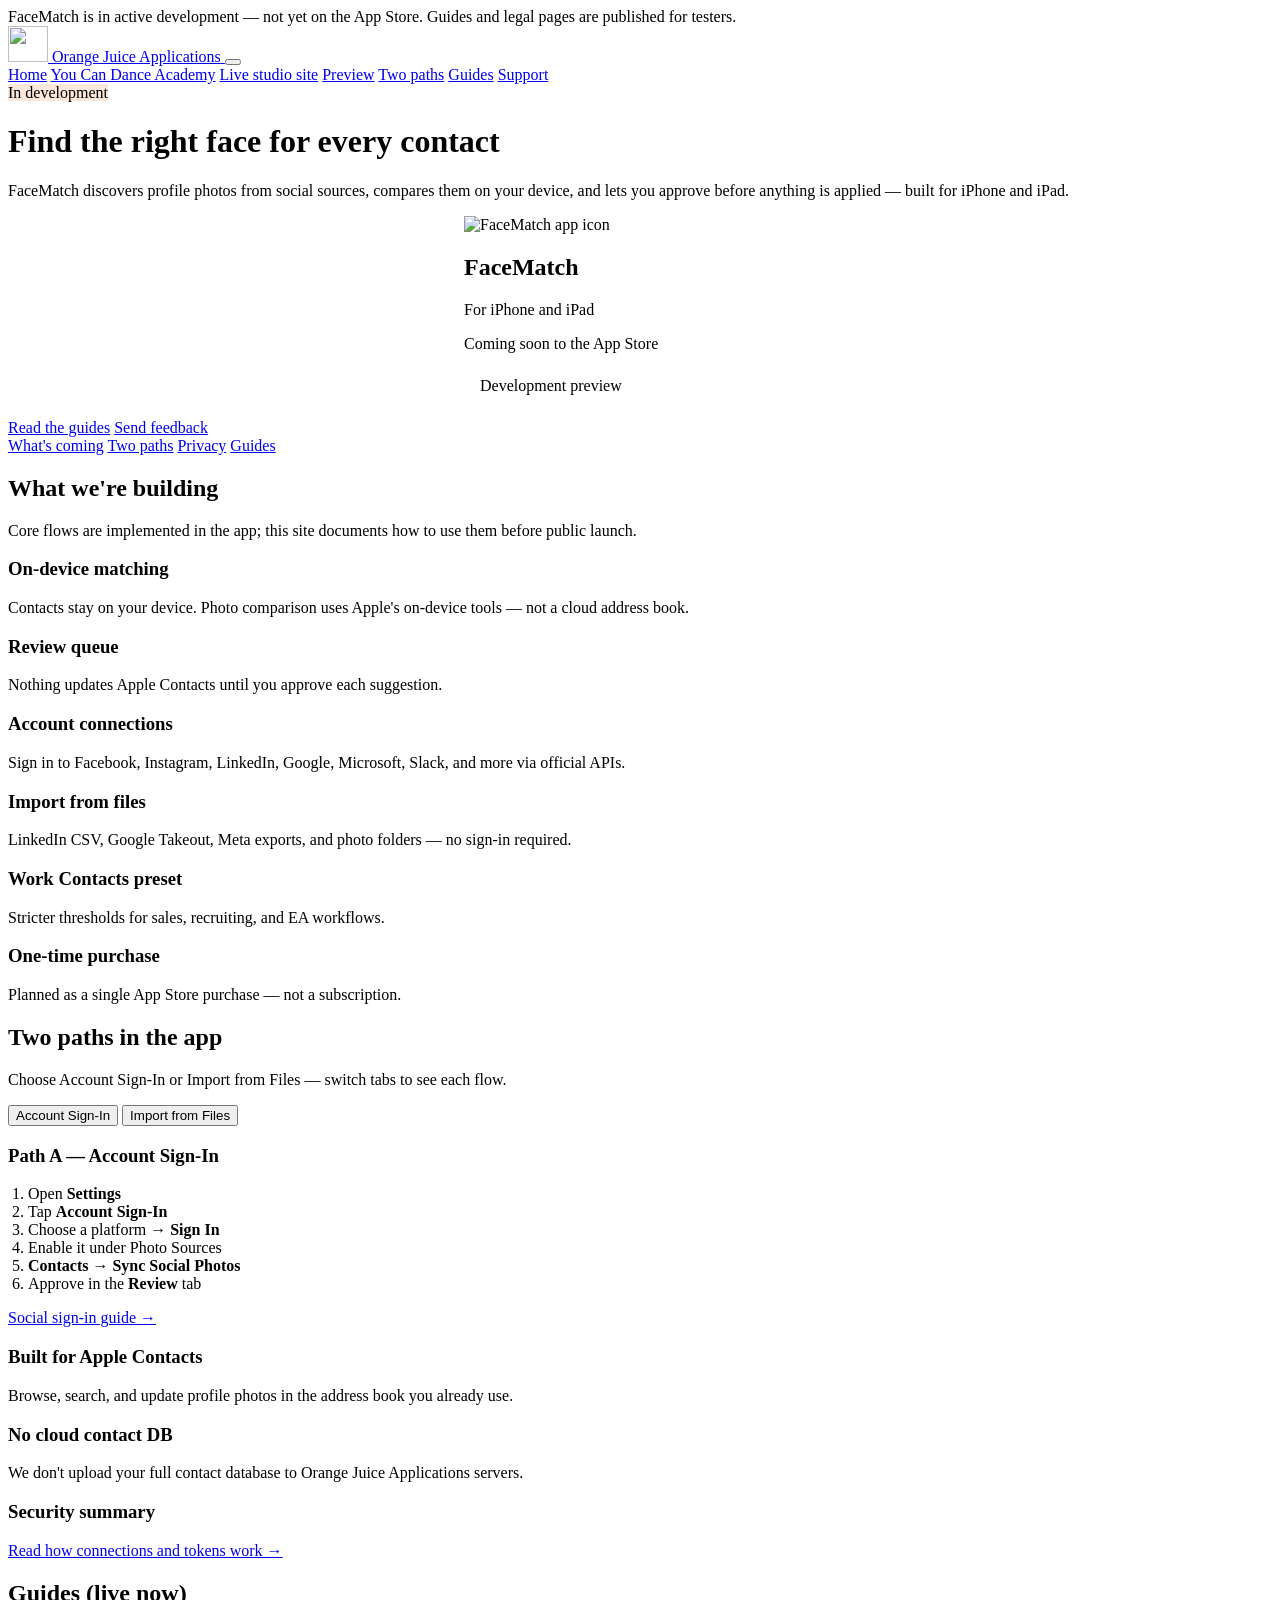
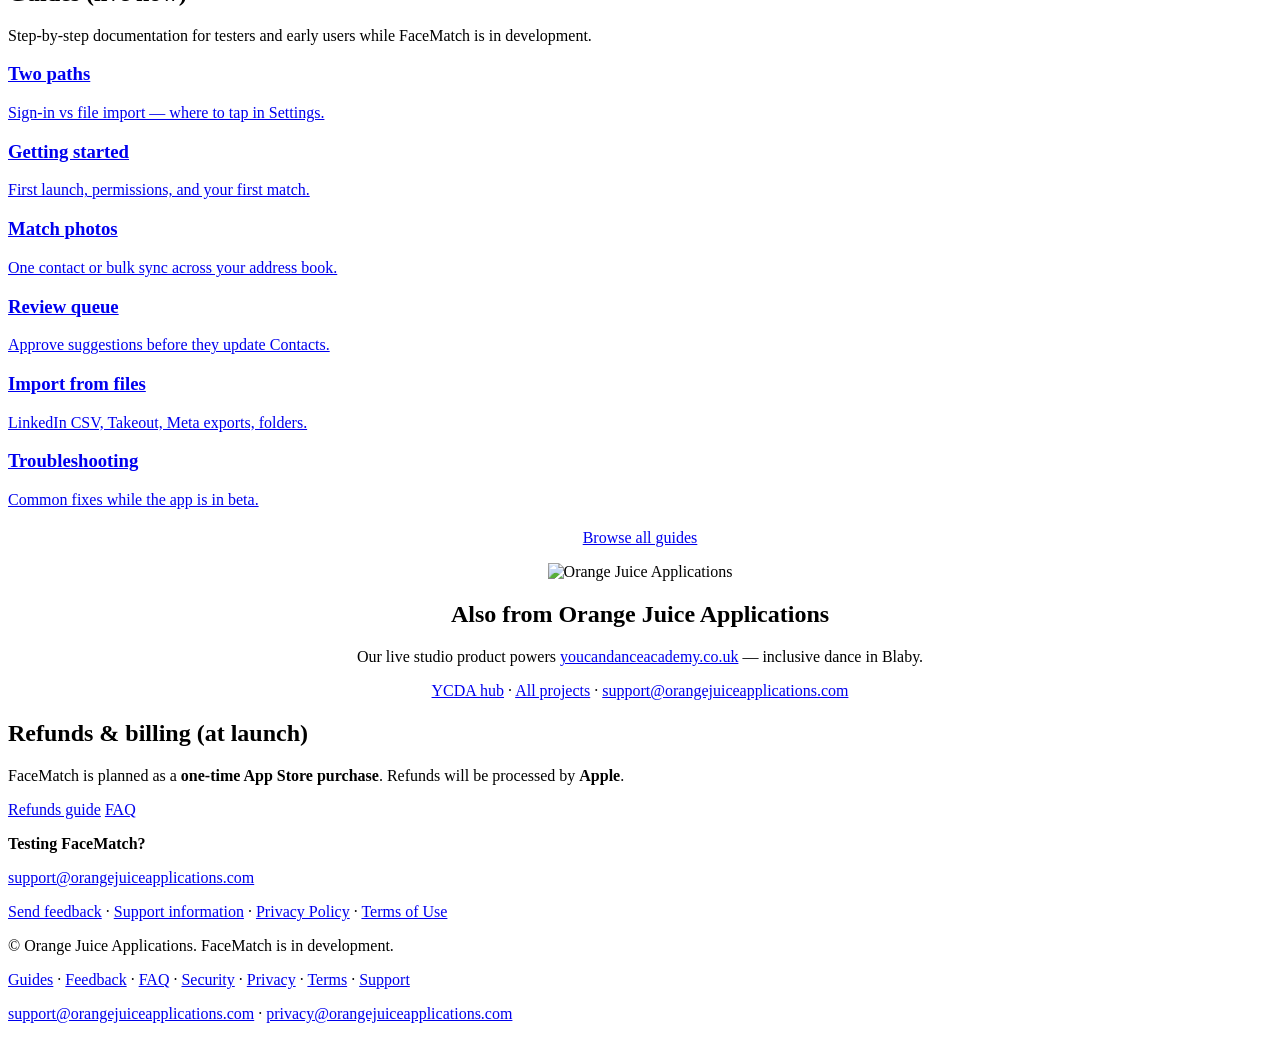
==== src/facematch/index.html @ 1310a392 "Initial import: Orange Juice Applications static website. Split from FaceMatch repo with src/, build" ====
<!DOCTYPE html>
<html lang="en">
<head>
  <meta charset="utf-8">
  <meta name="viewport" content="width=device-width, initial-scale=1">
  <title>FaceMatch — In development · Orange Juice Applications</title>
  <meta name="description" content="FaceMatch is in active development — privacy-first contact photo matching for iPhone and iPad. Preview features and read guides before the App Store launch.">
  <link rel="canonical" href="https://www.orangejuiceapplications.com/facematch/">
  <link rel="icon" href="/assets/favicon.svg" type="image/svg+xml">
  <link rel="icon" href="/assets/favicon.png" type="image/png" sizes="32x32">
  <link rel="apple-touch-icon" href="/assets/apple-touch-icon.png">
  <meta property="og:type" content="website">
  <meta property="og:site_name" content="Orange Juice Applications">
  <meta property="og:title" content="FaceMatch — In development">
  <meta property="og:description" content="Discover profile photos from social sources, compare on-device, and approve before you apply. Coming soon to the App Store.">
  <meta property="og:url" content="https://www.orangejuiceapplications.com/facematch/">
  <meta property="og:image" content="https://www.orangejuiceapplications.com/assets/og-image.png">
  <meta name="twitter:card" content="summary">
  <meta name="twitter:title" content="FaceMatch — In development">
  <meta name="twitter:description" content="Privacy-first contact photos for iPhone and iPad. Guides are live; App Store listing coming soon.">
  <meta name="twitter:image" content="https://www.orangejuiceapplications.com/assets/og-image.png">
  <link rel="stylesheet" href="/assets/style.css">
  <script src="/assets/site.js" defer></script>
  <script src="/assets/oja-interactive.js" defer></script>
</head>
<body>
  <div class="scroll-progress" data-scroll-progress aria-hidden="true"></div>

  <div class="site-banner site-banner-warning" role="status">
    FaceMatch is in active development — not yet on the App Store. Guides and legal pages are published for testers.
  </div>

  <nav class="site-nav is-enhanced">
    <a class="brand" href="/">
      <img class="brand-logo" src="/assets/company-logo-header.svg" width="40" height="36" alt="">
      <span class="brand-name">Orange Juice Applications</span>
    </a>
    <button type="button" class="nav-toggle" data-nav-toggle aria-expanded="false" aria-controls="fm-nav">
      <span class="nav-toggle-bar"></span>
      <span class="nav-toggle-bar"></span>
      <span class="nav-toggle-bar"></span>
      <span class="visually-hidden">Menu</span>
    </button>
    <div class="nav-links" id="fm-nav" data-nav-panel>
      <a href="/">Home</a>
      <a href="/ycda/">You Can Dance Academy</a>
      <a href="https://youcandanceacademy.co.uk" rel="noopener">Live studio site</a>
      <a href="#preview">Preview</a>
      <a href="#paths">Two paths</a>
      <a href="/contact-profile-picture-sync/guides/">Guides</a>
      <a href="/contact-profile-picture-sync/support/">Support</a>
    </div>
  </nav>

  <header class="page-hero" data-hero-glow>
    <div class="hero-orbs" aria-hidden="true">
      <span class="hero-orb hero-orb-1"></span>
      <span class="hero-orb hero-orb-2"></span>
    </div>
    <div class="hero-inner">
      <span class="hero-badge badge-pulse tag-dev" style="background: rgba(232, 93, 4, 0.14); color: var(--orange-dark);">In development</span>
      <h1>Find the right face for every contact</h1>
      <p class="tagline">
        FaceMatch discovers profile photos from social sources, compares them on your device,
        and lets you approve before anything is applied — built for iPhone and iPad.
      </p>

      <div class="hero-card" data-reveal data-tilt style="max-width: 22rem; margin: 0 auto 1.5rem;">
        <img class="app-icon-img" src="/assets/app-icon.png" width="88" height="88" alt="FaceMatch app icon">
        <h2>FaceMatch</h2>
        <p>For iPhone and iPad</p>
        <p class="store-dev" aria-label="Coming soon to the App Store">
          <span class="store-dev-dot" aria-hidden="true"></span>
          Coming soon to the App Store
        </p>
      </div>

      <div class="dev-progress-wrap" style="max-width: 20rem; margin: 0 auto 1.5rem; text-align: left;" data-reveal>
        <p class="dev-progress-label" style="color: var(--muted);">Development preview</p>
        <div class="dev-progress-track" style="background: var(--border);">
          <div class="dev-progress-bar" data-dev-progress="72%" role="progressbar" aria-valuenow="72" aria-valuemin="0" aria-valuemax="100" aria-label="FaceMatch development progress"></div>
        </div>
      </div>

      <div class="hero-actions">
        <a class="btn btn-primary" href="/contact-profile-picture-sync/guides/">Read the guides</a>
        <a class="btn btn-secondary" href="/contact-profile-picture-sync/feedback/">Send feedback</a>
      </div>
    </div>
  </header>

  <nav class="anchor-nav section-wide" aria-label="On this page">
    <a href="#preview">What's coming</a>
    <a href="#paths">Two paths</a>
    <a href="#privacy">Privacy</a>
    <a href="#guides">Guides</a>
  </nav>

  <main>
    <section class="section-wide" id="preview">
      <div class="section-head" data-reveal>
        <h2>What we're building</h2>
        <p>Core flows are implemented in the app; this site documents how to use them before public launch.</p>
      </div>
      <div class="fm-preview-grid" data-reveal>
        <div class="fm-preview-card">
          <h3>On-device matching</h3>
          <p>Contacts stay on your device. Photo comparison uses Apple's on-device tools — not a cloud address book.</p>
        </div>
        <div class="fm-preview-card">
          <h3>Review queue</h3>
          <p>Nothing updates Apple Contacts until you approve each suggestion.</p>
        </div>
        <div class="fm-preview-card">
          <h3>Account connections</h3>
          <p>Sign in to Facebook, Instagram, LinkedIn, Google, Microsoft, Slack, and more via official APIs.</p>
        </div>
        <div class="fm-preview-card">
          <h3>Import from files</h3>
          <p>LinkedIn CSV, Google Takeout, Meta exports, and photo folders — no sign-in required.</p>
        </div>
        <div class="fm-preview-card">
          <h3>Work Contacts preset</h3>
          <p>Stricter thresholds for sales, recruiting, and EA workflows.</p>
        </div>
        <div class="fm-preview-card">
          <h3>One-time purchase</h3>
          <p>Planned as a single App Store purchase — not a subscription.</p>
        </div>
      </div>
    </section>

    <section class="section-wide" id="paths">
      <div class="section-head" data-reveal>
        <h2>Two paths in the app</h2>
        <p>Choose Account Sign-In or Import from Files — switch tabs to see each flow.</p>
      </div>

      <div data-reveal data-tabs>
        <div class="tabs tabs-orange" role="tablist" aria-label="FaceMatch workflows">
          <button type="button" class="tab-btn is-active" data-tab="signin" role="tab" aria-selected="true">Account Sign-In</button>
          <button type="button" class="tab-btn" data-tab="import" role="tab">Import from Files</button>
        </div>

        <div class="tab-panel is-active" data-tab-panel="signin" role="tabpanel">
          <article class="class-detail-card">
            <h3>Path A — Account Sign-In</h3>
            <ol class="value-list" style="list-style: decimal; padding-left: 1.25rem; margin: 0;">
              <li>Open <strong>Settings</strong></li>
              <li>Tap <strong>Account Sign-In</strong></li>
              <li>Choose a platform → <strong>Sign In</strong></li>
              <li>Enable it under Photo Sources</li>
              <li><strong>Contacts → Sync Social Photos</strong></li>
              <li>Approve in the <strong>Review</strong> tab</li>
            </ol>
            <p style="margin: 1rem 0 0;"><a href="/contact-profile-picture-sync/guides/social-sign-in/">Social sign-in guide →</a></p>
          </article>
        </div>
        <div class="tab-panel" data-tab-panel="import" role="tabpanel" hidden>
          <article class="class-detail-card">
            <h3>Path B — Import from Files</h3>
            <ol class="value-list" style="list-style: decimal; padding-left: 1.25rem; margin: 0;">
              <li>Open <strong>Settings</strong></li>
              <li>Tap <strong>Import from Files</strong></li>
              <li>Choose import type (folder, LinkedIn CSV, etc.)</li>
              <li>Tap <strong>Choose File…</strong></li>
              <li>Open <strong>Review Queue</strong> after import</li>
              <li>Or: contact → <strong>Share Photo from Browser</strong> → Share → FaceMatch</li>
            </ol>
            <p style="margin: 1rem 0 0;"><a href="/contact-profile-picture-sync/guides/import-from-files/">Import from files guide →</a></p>
          </article>
        </div>
      </div>
    </section>

    <section class="section-wide" id="privacy">
      <div class="feature-grid-3" data-reveal>
        <div class="feature-tile">
          <h3>Built for Apple Contacts</h3>
          <p>Browse, search, and update profile photos in the address book you already use.</p>
        </div>
        <div class="feature-tile">
          <h3>No cloud contact DB</h3>
          <p>We don't upload your full contact database to Orange Juice Applications servers.</p>
        </div>
        <div class="feature-tile">
          <h3>Security summary</h3>
          <p><a href="/contact-profile-picture-sync/security/">Read how connections and tokens work →</a></p>
        </div>
      </div>
    </section>

    <section class="section-wide" id="guides">
      <div class="section-head" data-reveal>
        <h2>Guides (live now)</h2>
        <p>Step-by-step documentation for testers and early users while FaceMatch is in development.</p>
      </div>
      <div class="grid guide-preview-grid" data-reveal>
        <a class="card guide-preview-card" href="/contact-profile-picture-sync/guides/two-paths-social-networks/">
          <h3>Two paths</h3>
          <p>Sign-in vs file import — where to tap in Settings.</p>
        </a>
        <a class="card guide-preview-card" href="/contact-profile-picture-sync/guides/getting-started/">
          <h3>Getting started</h3>
          <p>First launch, permissions, and your first match.</p>
        </a>
        <a class="card guide-preview-card" href="/contact-profile-picture-sync/guides/match-photos/">
          <h3>Match photos</h3>
          <p>One contact or bulk sync across your address book.</p>
        </a>
        <a class="card guide-preview-card" href="/contact-profile-picture-sync/guides/review-queue/">
          <h3>Review queue</h3>
          <p>Approve suggestions before they update Contacts.</p>
        </a>
        <a class="card guide-preview-card" href="/contact-profile-picture-sync/guides/import-from-files/">
          <h3>Import from files</h3>
          <p>LinkedIn CSV, Takeout, Meta exports, folders.</p>
        </a>
        <a class="card guide-preview-card" href="/contact-profile-picture-sync/guides/troubleshooting/">
          <h3>Troubleshooting</h3>
          <p>Common fixes while the app is in beta.</p>
        </a>
      </div>
      <p style="text-align: center; margin-top: 1.25rem;" data-reveal>
        <a class="btn btn-primary" href="/contact-profile-picture-sync/guides/">Browse all guides</a>
      </p>
    </section>

    <section class="section-wide">
      <div class="card company-card" data-reveal style="text-align: center;">
        <img class="company-logo" src="/assets/company-logo.svg" width="320" height="77" alt="Orange Juice Applications">
        <h2>Also from Orange Juice Applications</h2>
        <p>Our live studio product powers <a href="https://youcandanceacademy.co.uk" rel="noopener">youcandanceacademy.co.uk</a> — inclusive dance in Blaby.</p>
        <p class="company-links">
          <a href="/ycda/">YCDA hub</a>
          &middot;
          <a href="/">All projects</a>
          &middot;
          <a href="mailto:support@orangejuiceapplications.com">support@orangejuiceapplications.com</a>
        </p>
      </div>
    </section>

    <section class="section-wide">
      <div class="card refunds-card" data-reveal>
        <h2>Refunds &amp; billing (at launch)</h2>
        <p>
          FaceMatch is planned as a <strong>one-time App Store purchase</strong>. Refunds will be processed by <strong>Apple</strong>.
        </p>
        <p class="refunds-actions">
          <a class="btn btn-primary" href="/contact-profile-picture-sync/guides/refunds/">Refunds guide</a>
          <a class="btn btn-secondary" href="/contact-profile-picture-sync/faq/">FAQ</a>
        </p>
      </div>
    </section>

    <section class="contact-strip">
      <div class="contact-box" data-reveal>
        <p><strong>Testing FaceMatch?</strong></p>
        <p><a href="mailto:support@orangejuiceapplications.com">support@orangejuiceapplications.com</a></p>
        <p>
          <a href="/contact-profile-picture-sync/feedback/">Send feedback</a>
          &middot;
          <a href="/contact-profile-picture-sync/support/">Support information</a>
          &middot;
          <a href="/contact-profile-picture-sync/privacy/">Privacy Policy</a>
          &middot;
          <a href="/contact-profile-picture-sync/terms/">Terms of Use</a>
        </p>
      </div>
    </section>
  </main>

  <footer class="site-footer">
    <p>&copy; Orange Juice Applications. FaceMatch is in development.</p>
    <p>
      <a href="/contact-profile-picture-sync/guides/">Guides</a>
      &middot;
      <a href="/contact-profile-picture-sync/feedback/">Feedback</a>
      &middot;
      <a href="/contact-profile-picture-sync/faq/">FAQ</a>
      &middot;
      <a href="/contact-profile-picture-sync/security/">Security</a>
      &middot;
      <a href="/contact-profile-picture-sync/privacy/">Privacy</a>
      &middot;
      <a href="/contact-profile-picture-sync/terms/">Terms</a>
      &middot;
      <a href="/contact-profile-picture-sync/support/">Support</a>
    </p>
    <p>
      <a href="mailto:support@orangejuiceapplications.com">support@orangejuiceapplications.com</a>
      &middot;
      <a href="mailto:privacy@orangejuiceapplications.com">privacy@orangejuiceapplications.com</a>
    </p>
  </footer>

  <style>
    .visually-hidden {
      position: absolute;
      width: 1px;
      height: 1px;
      padding: 0;
      margin: -1px;
      overflow: hidden;
      clip: rect(0, 0, 0, 0);
      border: 0;
    }
  </style>
</body>
</html>
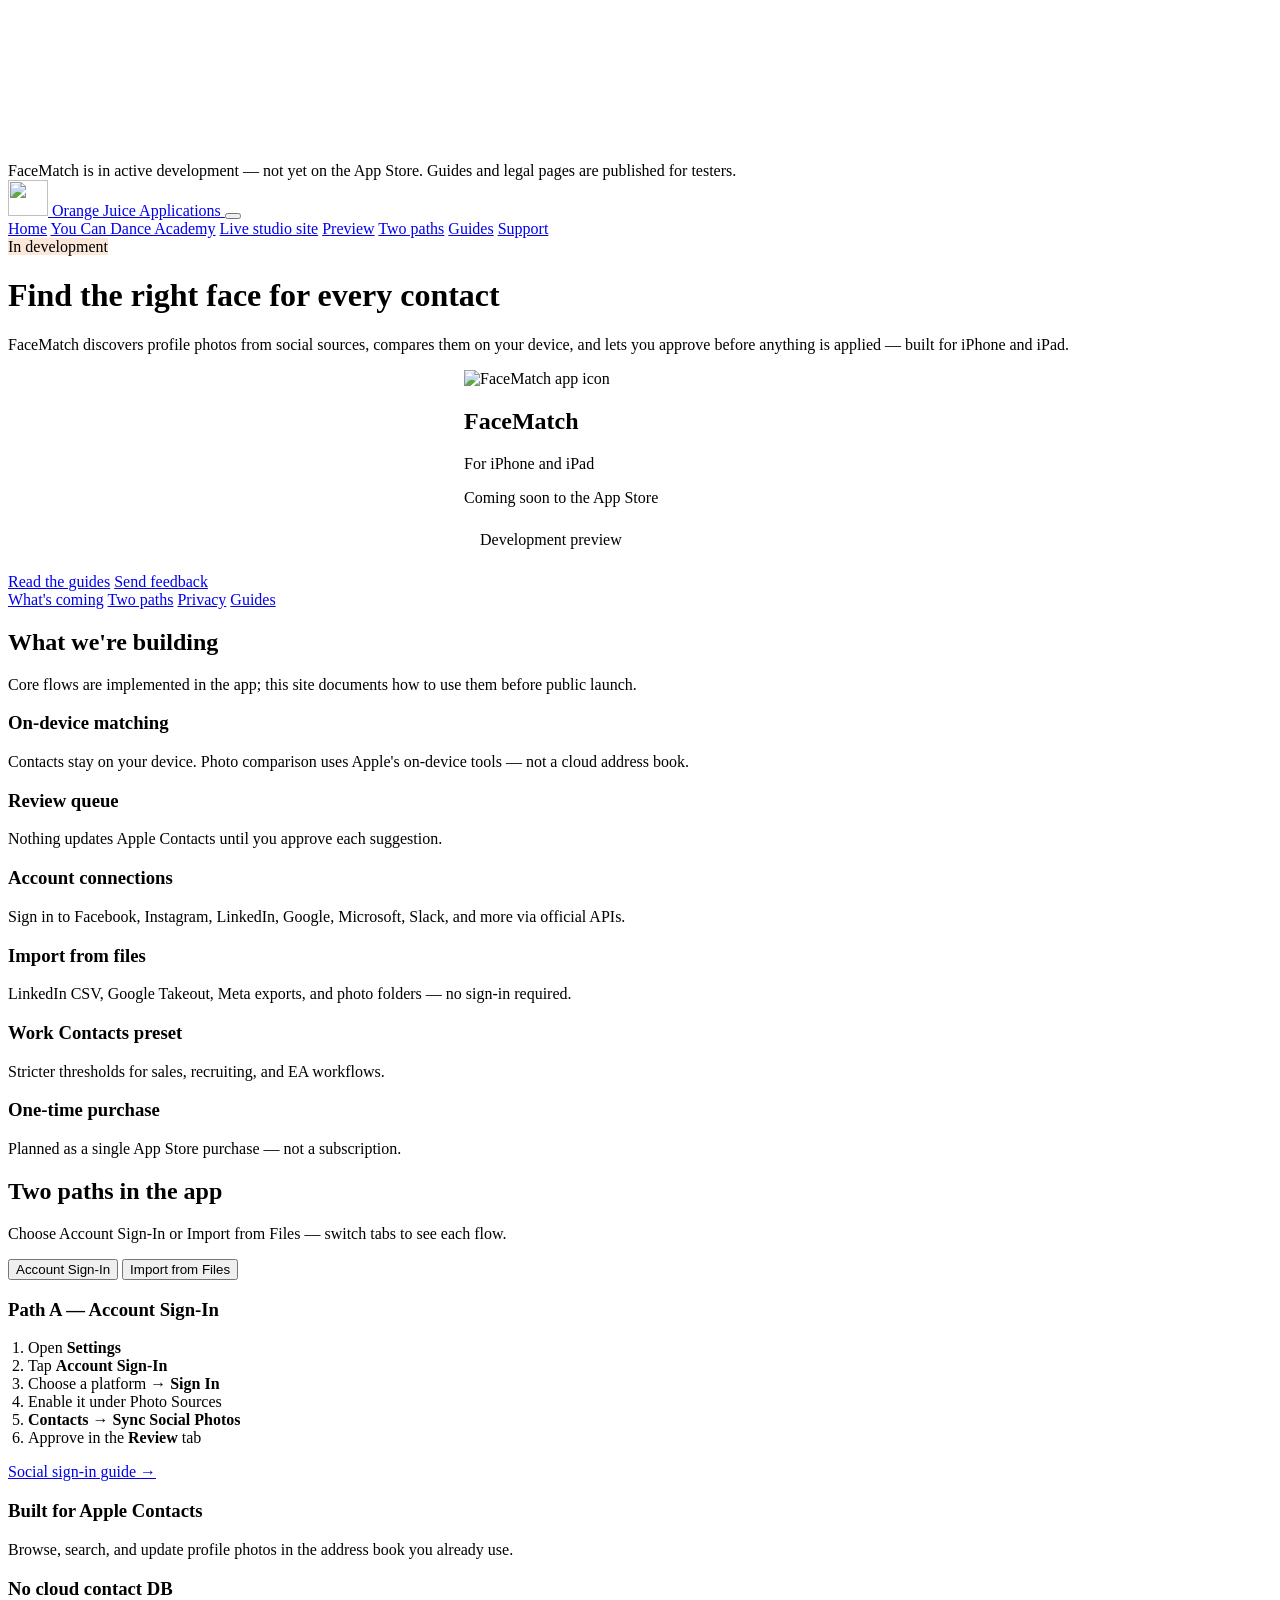
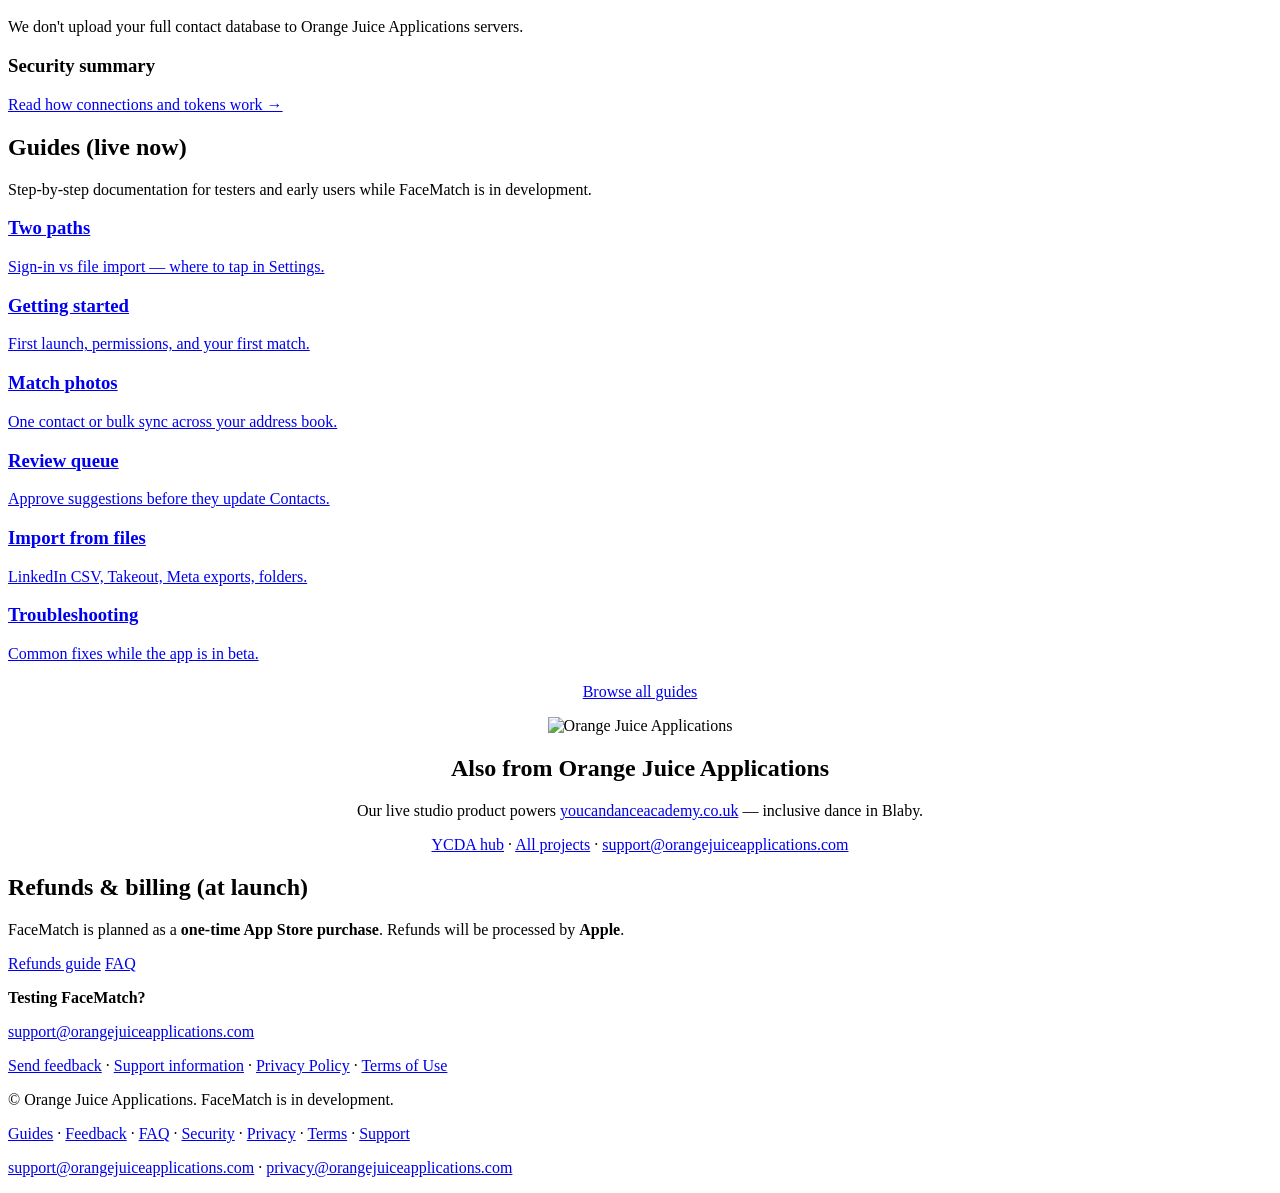
==== commit 2ece418c: "Fix invisible content without JS and add premium interactive experience. Progressive-enhancement for" ====
--- a/src/facematch/index.html
+++ b/src/facematch/index.html
@@ -1,5 +1,5 @@
 <!DOCTYPE html>
-<html lang="en">
+<html lang="en" class="oja-site">
 <head>
   <meta charset="utf-8">
   <meta name="viewport" content="width=device-width, initial-scale=1">
@@ -19,12 +19,19 @@
   <meta name="twitter:title" content="FaceMatch — In development">
   <meta name="twitter:description" content="Privacy-first contact photos for iPhone and iPad. Guides are live; App Store listing coming soon.">
   <meta name="twitter:image" content="https://www.orangejuiceapplications.com/assets/og-image.png">
-  <link rel="stylesheet" href="/assets/style.css">
+  <script>document.documentElement.classList.add("js");</script>
+  <link rel="preconnect" href="https://fonts.googleapis.com">
+  <link rel="preconnect" href="https://fonts.gstatic.com" crossorigin>
+  <link href="https://fonts.googleapis.com/css2?family=DM+Sans:ital,opsz,wght@0,9..40,400;0,9..40,500;0,9..40,600;0,9..40,700&family=Outfit:wght@500;600;700;800&display=swap" rel="stylesheet">
+  <link rel="stylesheet" href="/assets/style.css?v=4">
+  <link rel="stylesheet" href="/assets/oja-premium.css?v=1">
   <script src="/assets/site.js" defer></script>
-  <script src="/assets/oja-interactive.js" defer></script>
+  <script src="/assets/oja-interactive.js?v=2" defer></script>
 </head>
 <body>
+  <canvas id="oja-canvas" aria-hidden="true"></canvas>
   <div class="scroll-progress" data-scroll-progress aria-hidden="true"></div>
+  <div class="oja-page-wrap">
 
   <div class="site-banner site-banner-warning" role="status">
     FaceMatch is in active development — not yet on the App Store. Guides and legal pages are published for testers.
@@ -270,6 +277,7 @@
       </div>
     </section>
   </main>
+  </div>
 
   <footer class="site-footer">
     <p>&copy; Orange Juice Applications. FaceMatch is in development.</p>
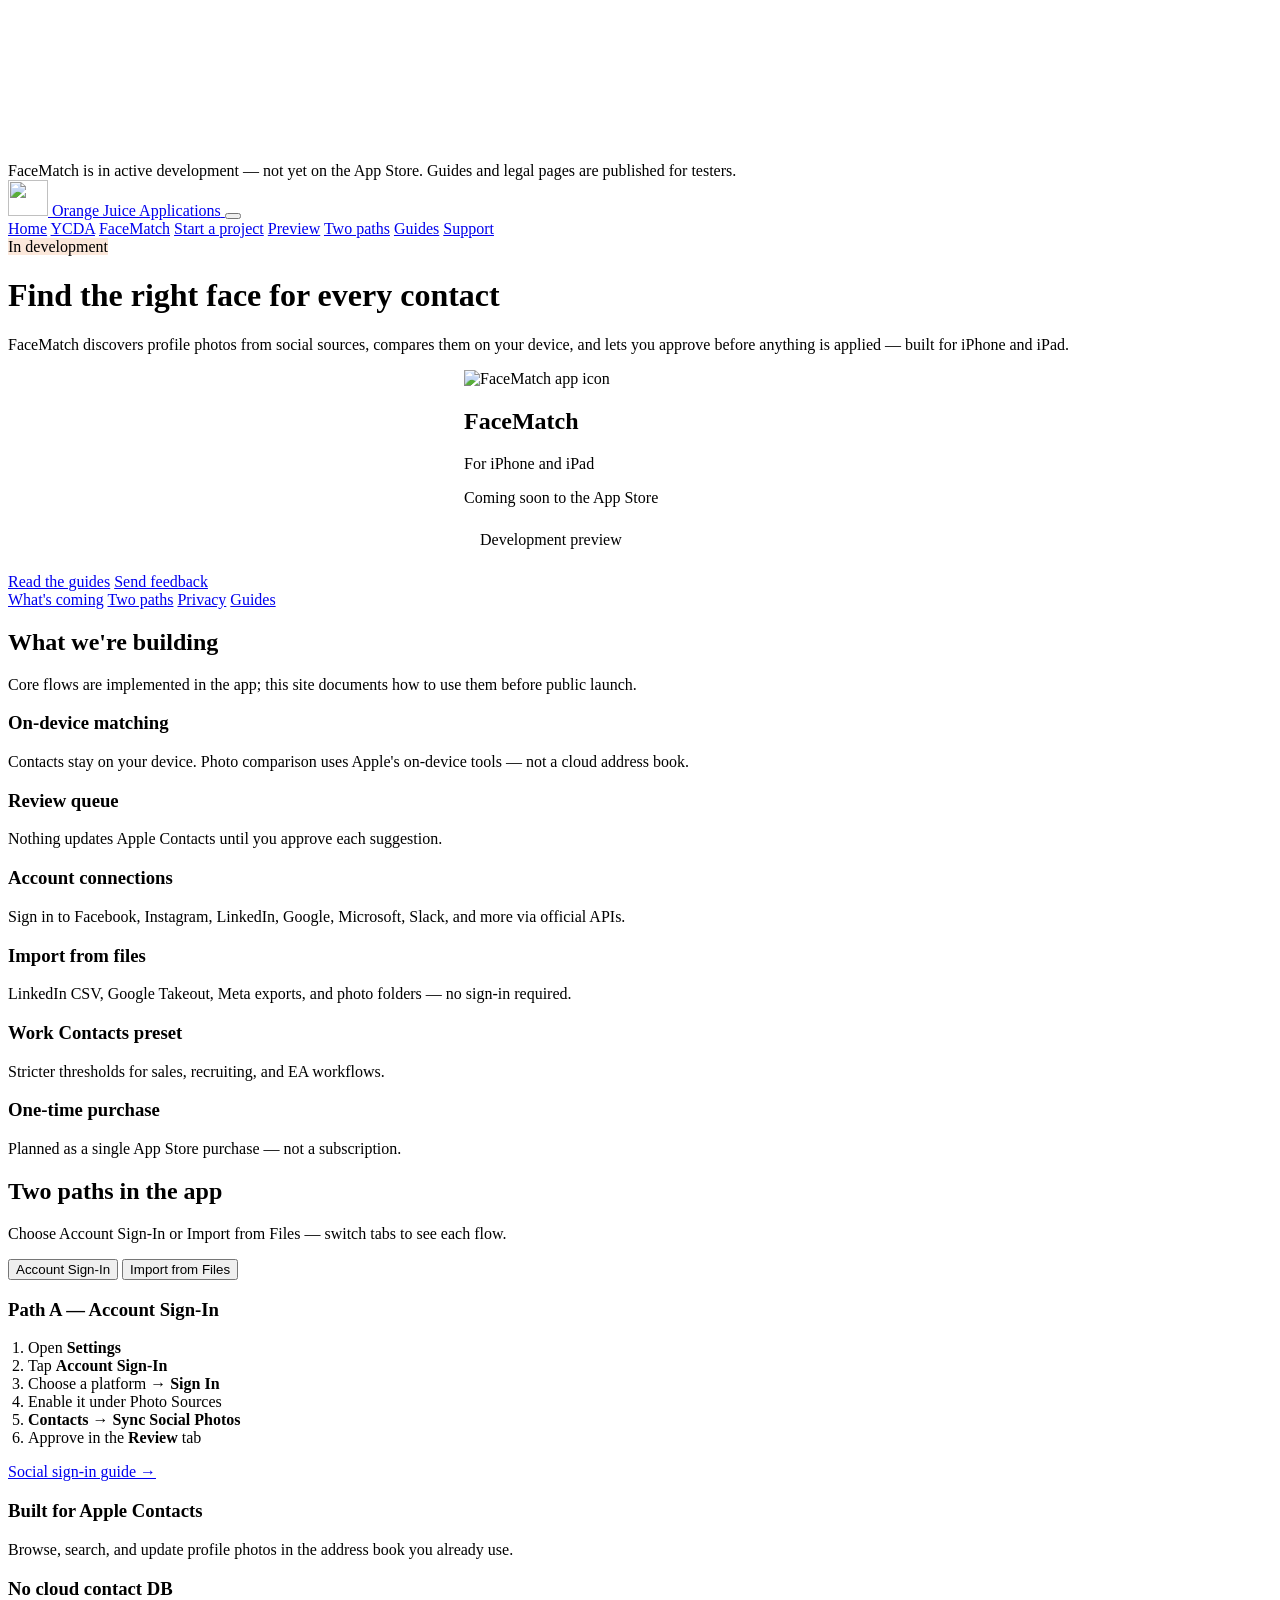
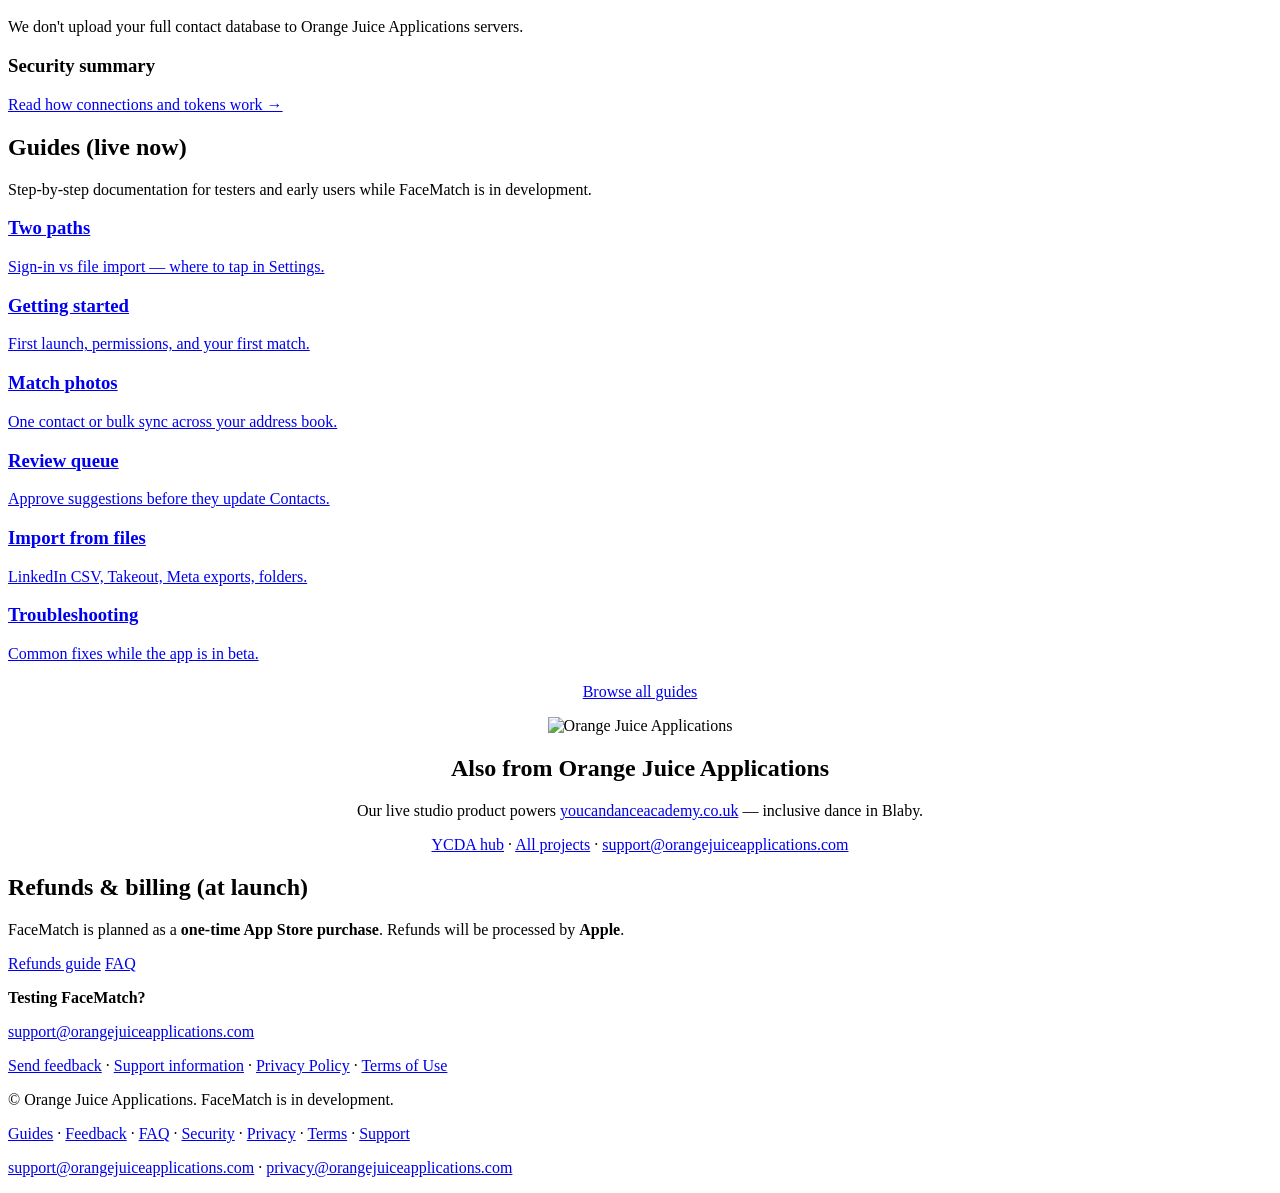
==== commit 6c3165eb: "Add competitor comparison, custom-apps CTA, and project intake wizard. Simplify nav to YCDA and Face" ====
--- a/src/facematch/index.html
+++ b/src/facematch/index.html
@@ -23,8 +23,8 @@
   <link rel="preconnect" href="https://fonts.googleapis.com">
   <link rel="preconnect" href="https://fonts.gstatic.com" crossorigin>
   <link href="https://fonts.googleapis.com/css2?family=DM+Sans:ital,opsz,wght@0,9..40,400;0,9..40,500;0,9..40,600;0,9..40,700&family=Outfit:wght@500;600;700;800&display=swap" rel="stylesheet">
-  <link rel="stylesheet" href="/assets/style.css?v=4">
-  <link rel="stylesheet" href="/assets/oja-premium.css?v=1">
+  <link rel="stylesheet" href="/assets/style.css?v=5">
+  <link rel="stylesheet" href="/assets/oja-premium.css?v=2">
   <script src="/assets/site.js" defer></script>
   <script src="/assets/oja-interactive.js?v=2" defer></script>
 </head>
@@ -50,8 +50,9 @@
     </button>
     <div class="nav-links" id="fm-nav" data-nav-panel>
       <a href="/">Home</a>
-      <a href="/ycda/">You Can Dance Academy</a>
-      <a href="https://youcandanceacademy.co.uk" rel="noopener">Live studio site</a>
+      <a href="/ycda/">YCDA</a>
+      <a href="/facematch/">FaceMatch</a>
+      <a href="/start-a-project/">Start a project</a>
       <a href="#preview">Preview</a>
       <a href="#paths">Two paths</a>
       <a href="/contact-profile-picture-sync/guides/">Guides</a>
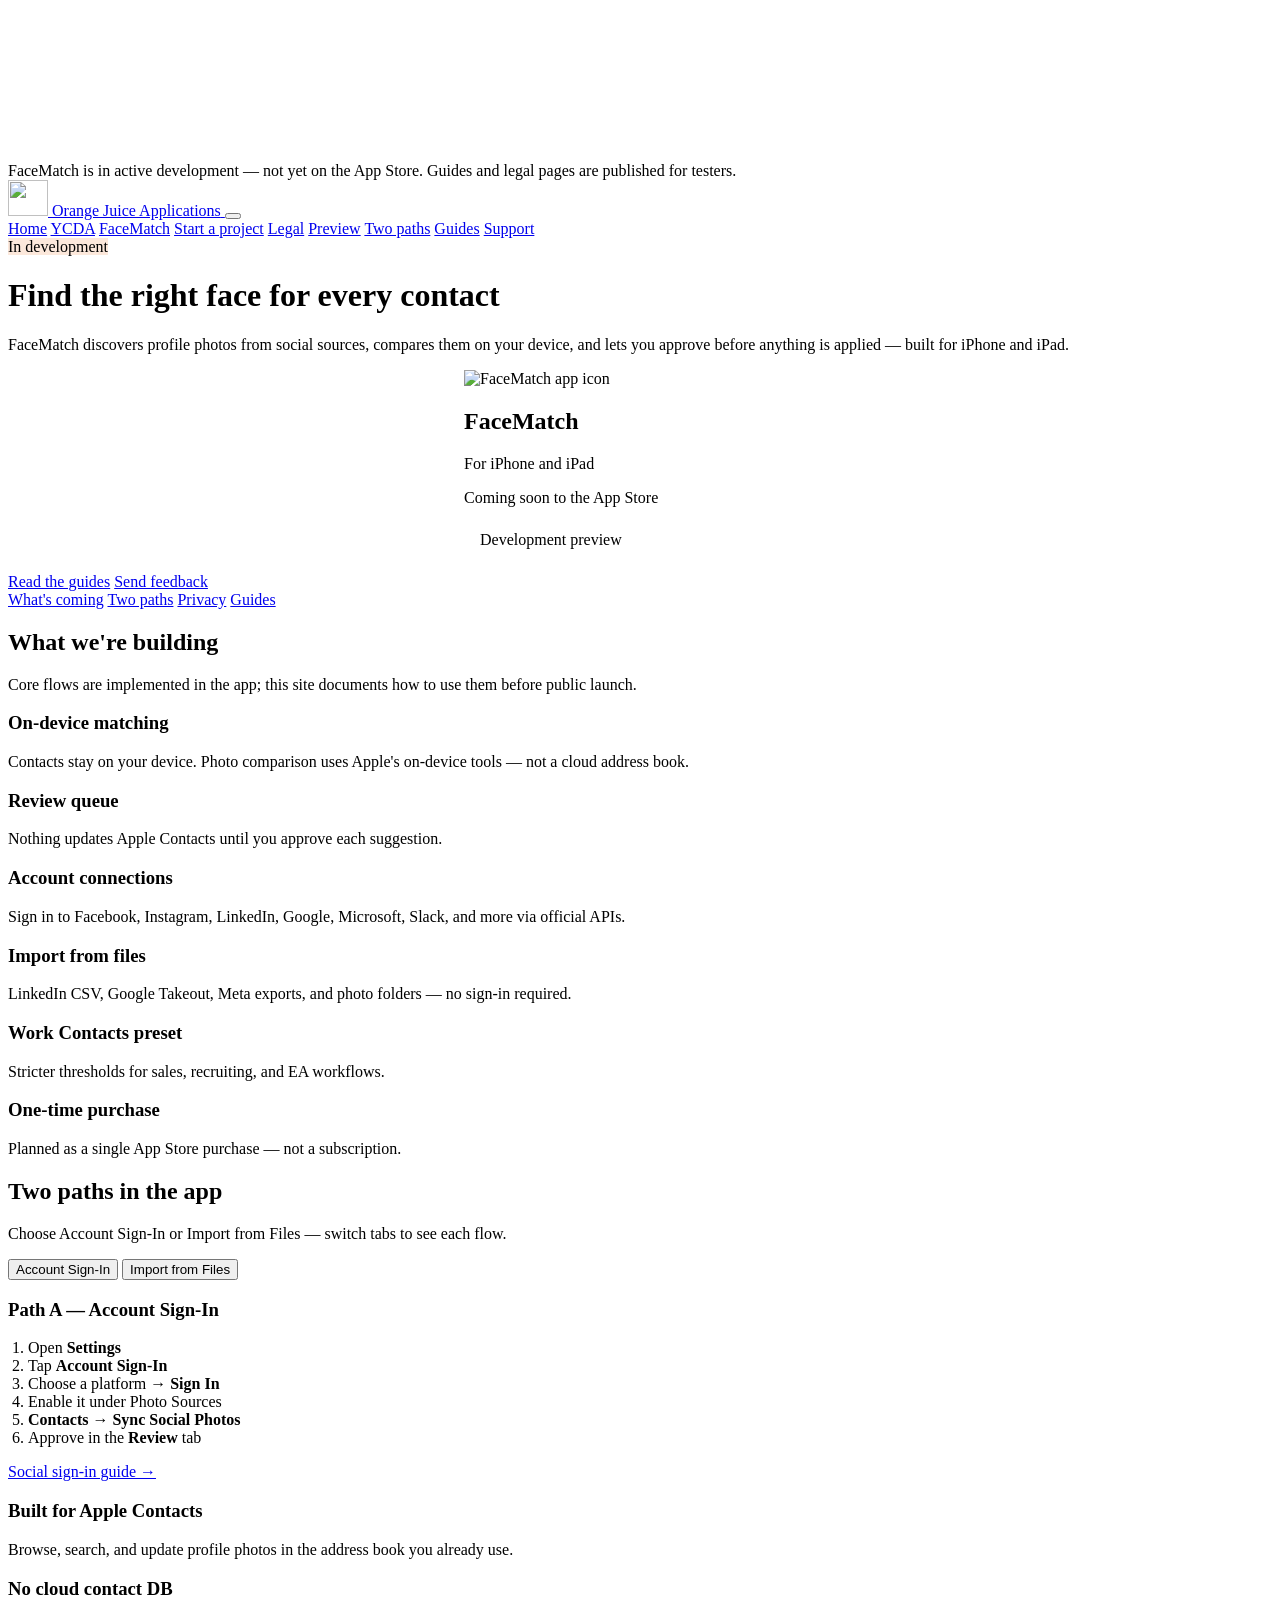
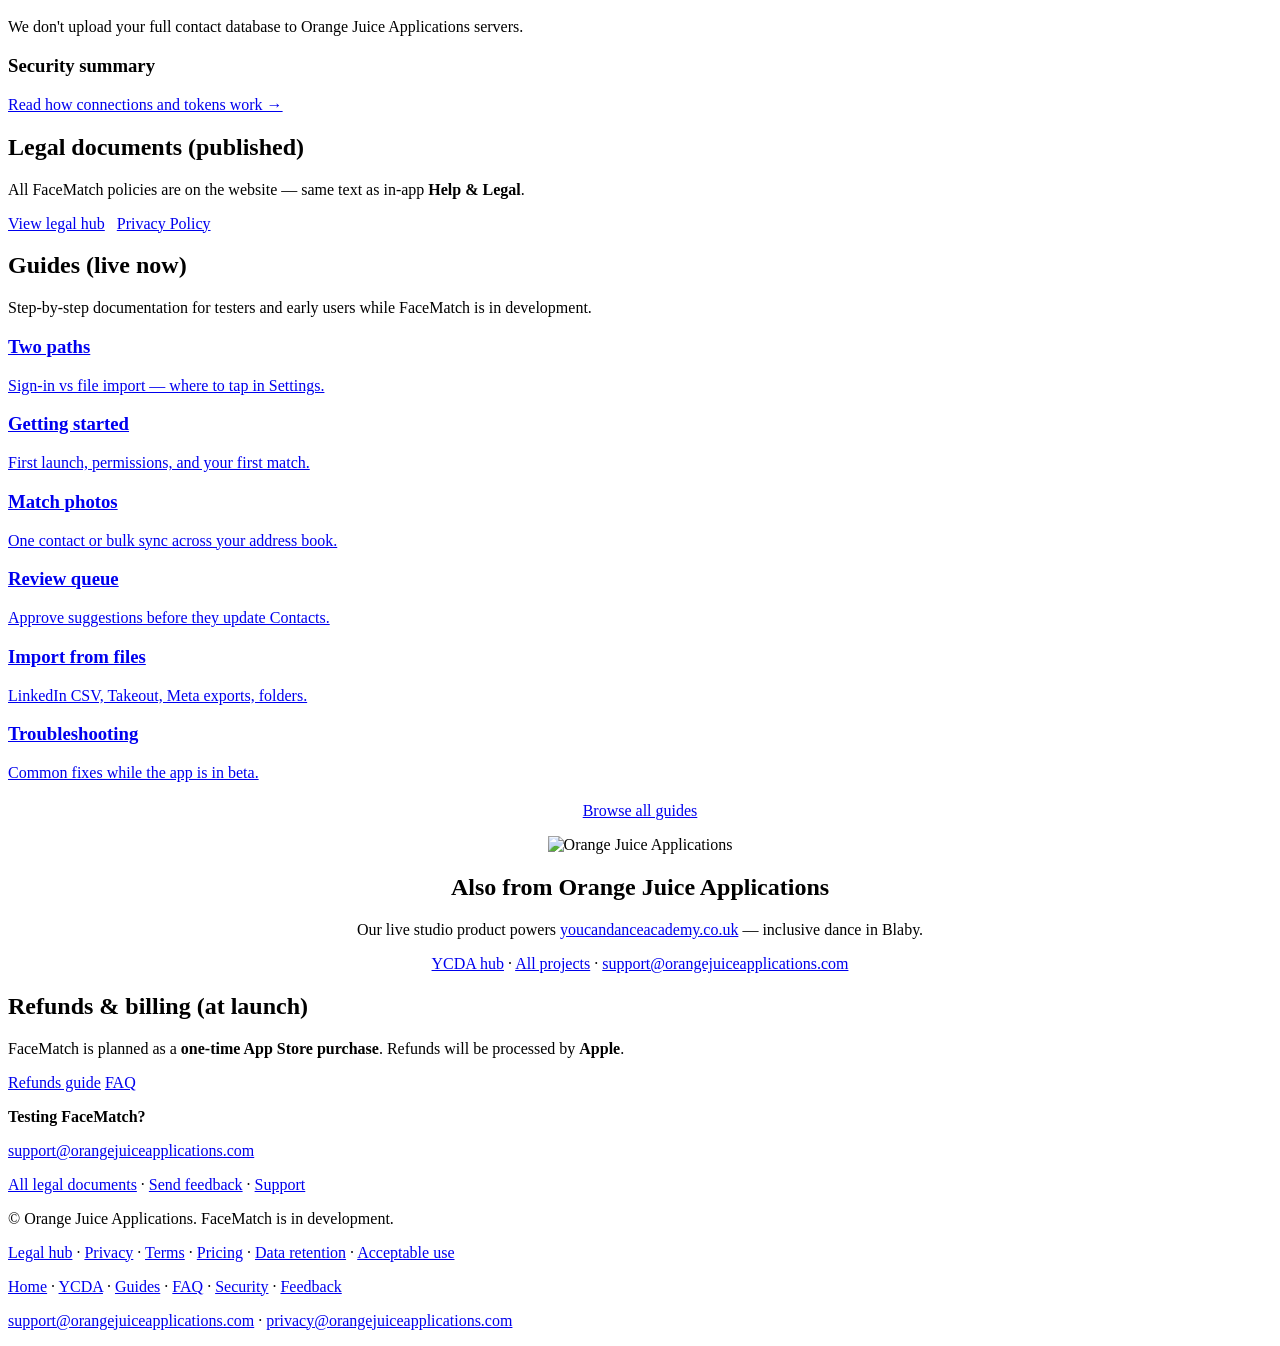
==== commit 3de6533c: "Publish full FaceMatch legal docs and add /legal/ hub. Render subscription, data retention, and acce" ====
--- a/src/facematch/index.html
+++ b/src/facematch/index.html
@@ -53,6 +53,7 @@
       <a href="/ycda/">YCDA</a>
       <a href="/facematch/">FaceMatch</a>
       <a href="/start-a-project/">Start a project</a>
+      <a href="/legal/">Legal</a>
       <a href="#preview">Preview</a>
       <a href="#paths">Two paths</a>
       <a href="/contact-profile-picture-sync/guides/">Guides</a>
@@ -198,6 +199,15 @@
       </div>
     </section>
 
+    <section class="section-wide">
+      <div class="card value-card" data-reveal>
+        <h2>Legal documents (published)</h2>
+        <p>All FaceMatch policies are on the website — same text as in-app <strong>Help &amp; Legal</strong>.</p>
+        <p><a class="btn btn-primary" href="/legal/">View legal hub</a>
+        <a class="btn btn-secondary" href="/contact-profile-picture-sync/privacy/" style="margin-left:0.5rem;">Privacy Policy</a></p>
+      </div>
+    </section>
+
     <section class="section-wide" id="guides">
       <div class="section-head" data-reveal>
         <h2>Guides (live now)</h2>
@@ -267,13 +277,11 @@
         <p><strong>Testing FaceMatch?</strong></p>
         <p><a href="mailto:support@orangejuiceapplications.com">support@orangejuiceapplications.com</a></p>
         <p>
+          <a href="/legal/">All legal documents</a>
+          &middot;
           <a href="/contact-profile-picture-sync/feedback/">Send feedback</a>
           &middot;
-          <a href="/contact-profile-picture-sync/support/">Support information</a>
-          &middot;
-          <a href="/contact-profile-picture-sync/privacy/">Privacy Policy</a>
-          &middot;
-          <a href="/contact-profile-picture-sync/terms/">Terms of Use</a>
+          <a href="/contact-profile-picture-sync/support/">Support</a>
         </p>
       </div>
     </section>
@@ -282,20 +290,31 @@
 
   <footer class="site-footer">
     <p>&copy; Orange Juice Applications. FaceMatch is in development.</p>
+    <p class="footer-legal-row">
+      <a href="/legal/">Legal hub</a>
+      &middot;
+      <a href="/contact-profile-picture-sync/privacy/">Privacy</a>
+      &middot;
+      <a href="/contact-profile-picture-sync/terms/">Terms</a>
+      &middot;
+      <a href="/contact-profile-picture-sync/subscription-terms/">Pricing</a>
+      &middot;
+      <a href="/contact-profile-picture-sync/data-retention/">Data retention</a>
+      &middot;
+      <a href="/contact-profile-picture-sync/acceptable-use/">Acceptable use</a>
+    </p>
     <p>
+      <a href="/">Home</a>
+      &middot;
+      <a href="/ycda/">YCDA</a>
+      &middot;
       <a href="/contact-profile-picture-sync/guides/">Guides</a>
       &middot;
+      <a href="/contact-profile-picture-sync/faq/">FAQ</a>
+      &middot;
+      <a href="/contact-profile-picture-sync/security/">Security</a>
+      &middot;
       <a href="/contact-profile-picture-sync/feedback/">Feedback</a>
-      &middot;
-      <a href="/contact-profile-picture-sync/faq/">FAQ</a>
-      &middot;
-      <a href="/contact-profile-picture-sync/security/">Security</a>
-      &middot;
-      <a href="/contact-profile-picture-sync/privacy/">Privacy</a>
-      &middot;
-      <a href="/contact-profile-picture-sync/terms/">Terms</a>
-      &middot;
-      <a href="/contact-profile-picture-sync/support/">Support</a>
     </p>
     <p>
       <a href="mailto:support@orangejuiceapplications.com">support@orangejuiceapplications.com</a>
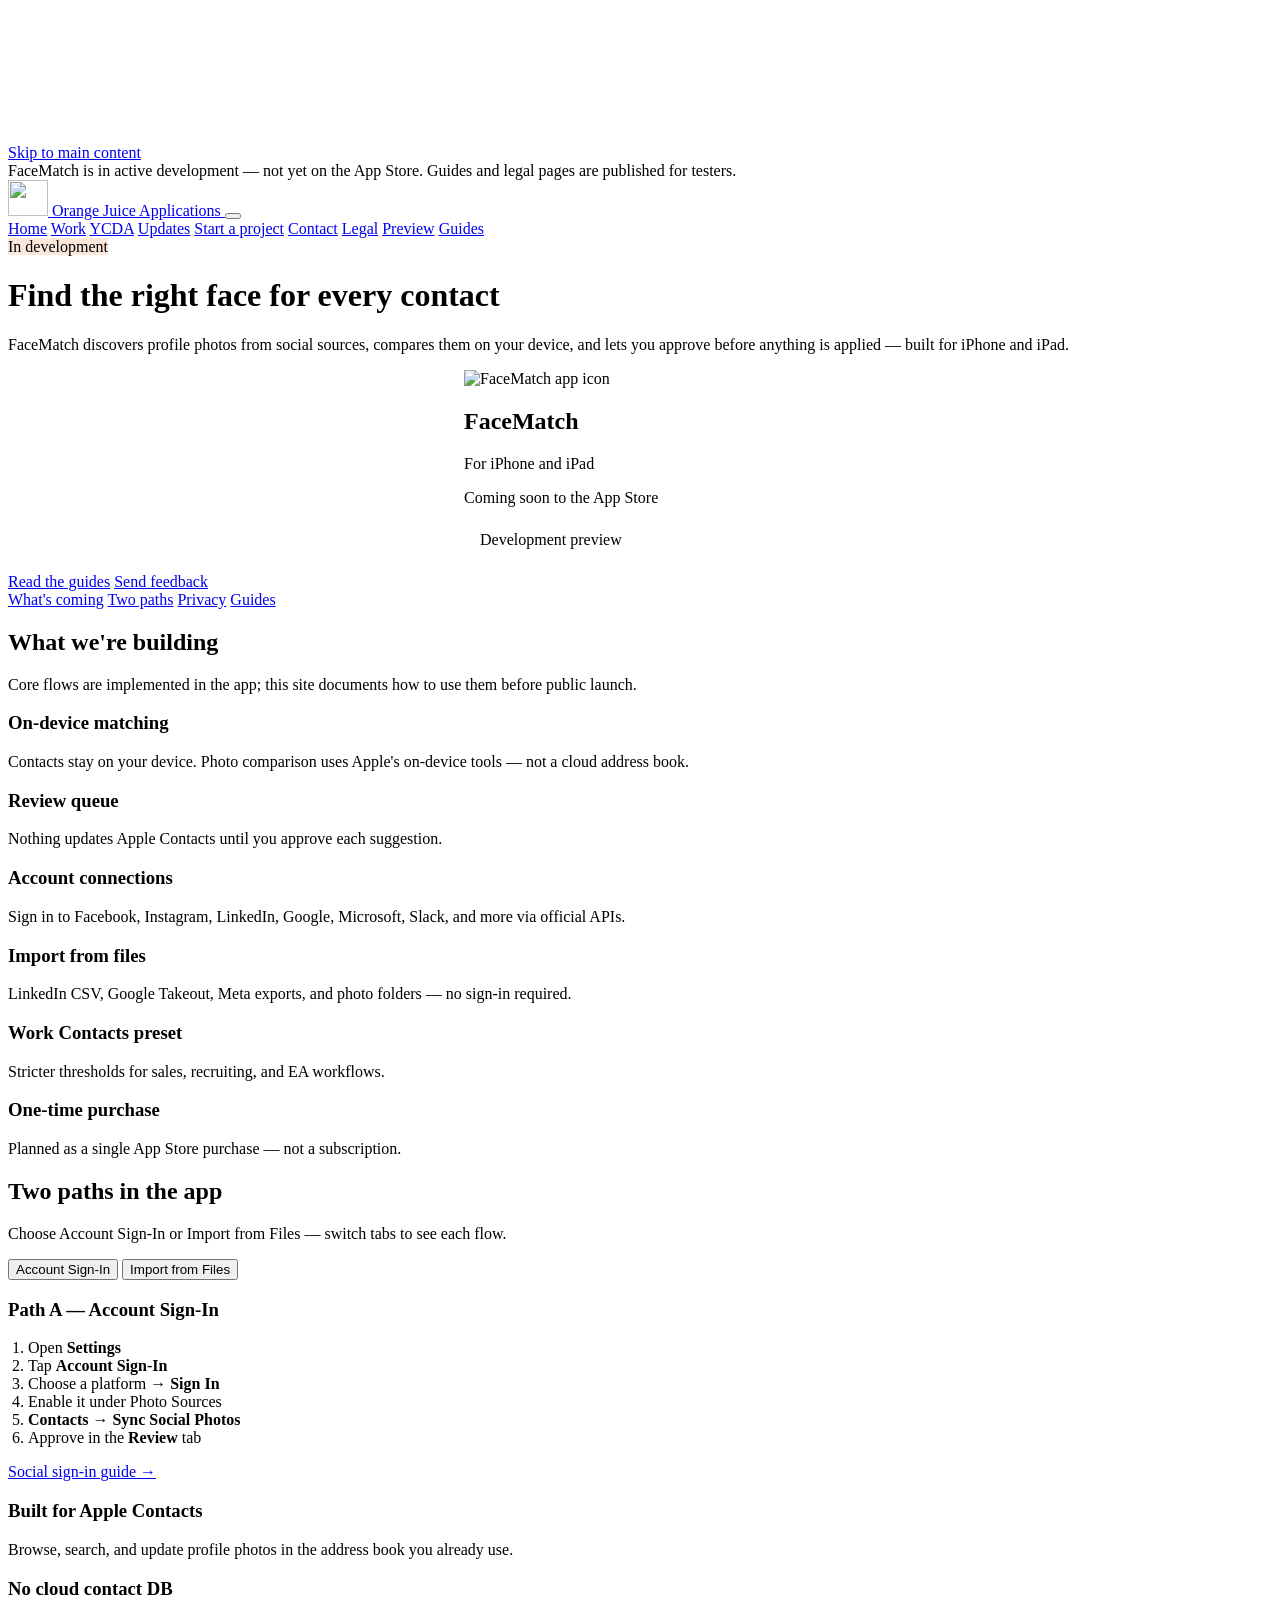
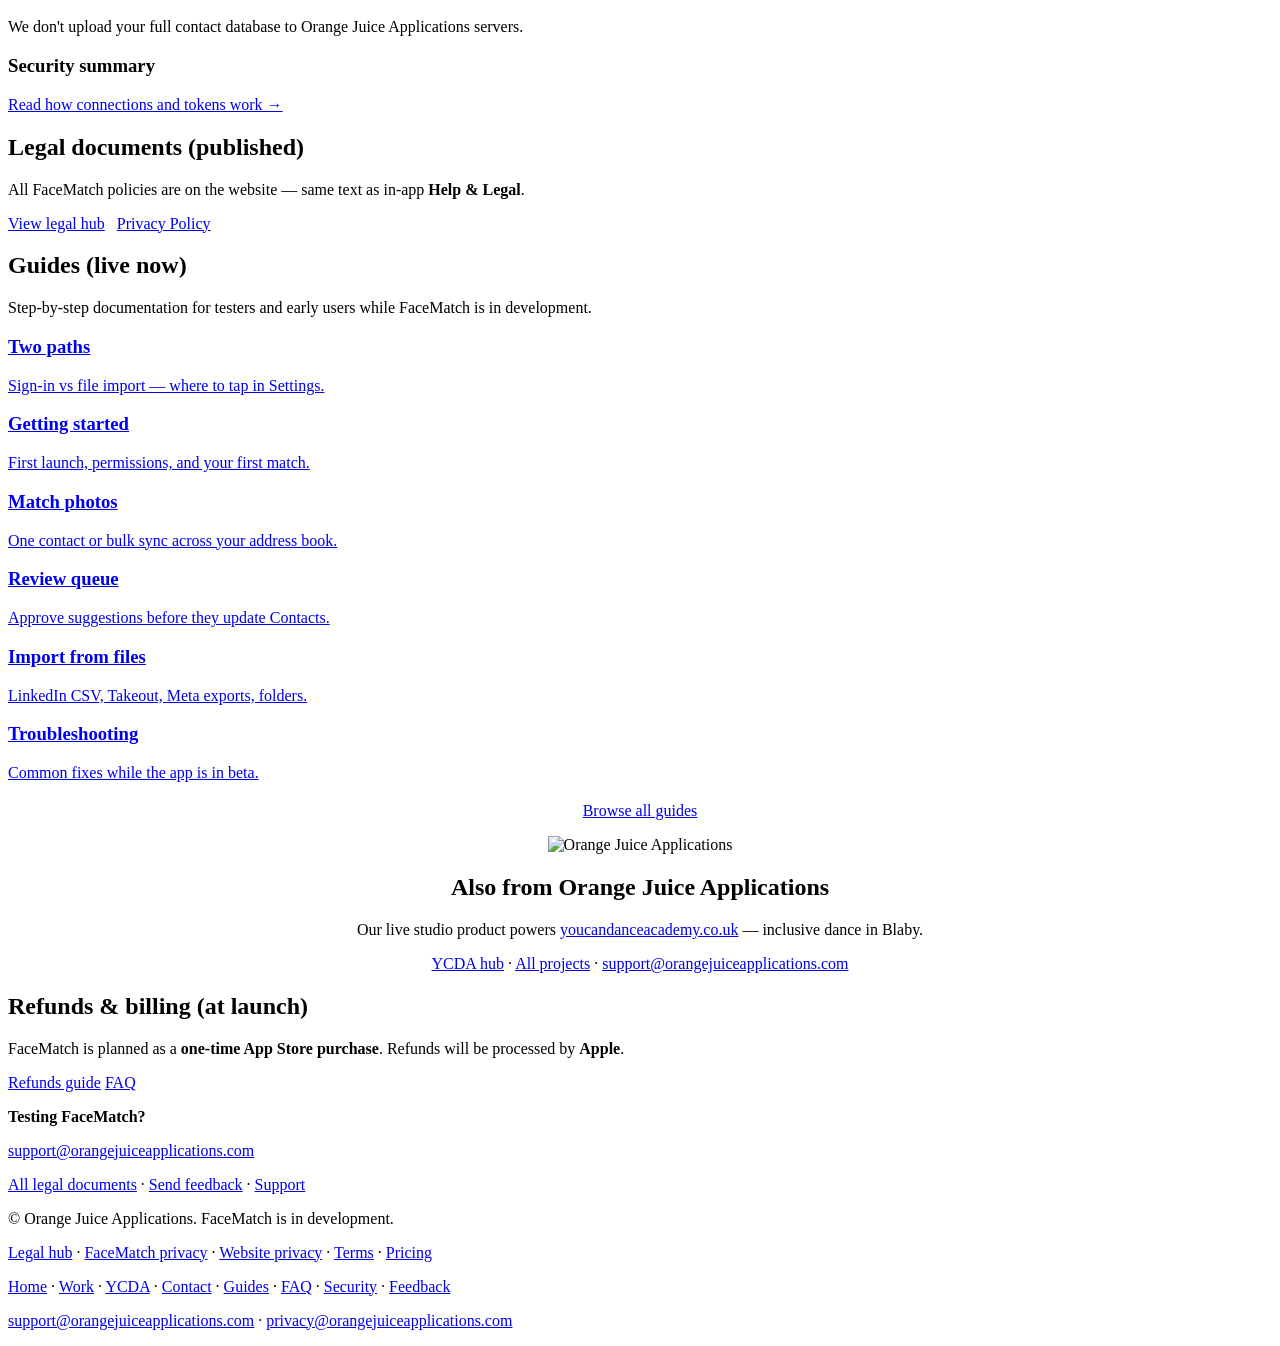
==== commit 2ad4a9c4: "Add company pages, integrations, and site-wide polish. About, work, contact, updates, and website pr" ====
--- a/src/facematch/index.html
+++ b/src/facematch/index.html
@@ -23,12 +23,14 @@
   <link rel="preconnect" href="https://fonts.googleapis.com">
   <link rel="preconnect" href="https://fonts.gstatic.com" crossorigin>
   <link href="https://fonts.googleapis.com/css2?family=DM+Sans:ital,opsz,wght@0,9..40,400;0,9..40,500;0,9..40,600;0,9..40,700&family=Outfit:wght@500;600;700;800&display=swap" rel="stylesheet">
-  <link rel="stylesheet" href="/assets/style.css?v=5">
-  <link rel="stylesheet" href="/assets/oja-premium.css?v=2">
+  <link rel="stylesheet" href="/assets/style.css?v=6">
+  <link rel="stylesheet" href="/assets/oja-premium.css?v=3">
+  <script src="/assets/site-config.js" defer></script>
   <script src="/assets/site.js" defer></script>
-  <script src="/assets/oja-interactive.js?v=2" defer></script>
+  <script src="/assets/oja-interactive.js?v=3" defer></script>
 </head>
 <body>
+  <a class="skip-link" href="#main-content">Skip to main content</a>
   <canvas id="oja-canvas" aria-hidden="true"></canvas>
   <div class="scroll-progress" data-scroll-progress aria-hidden="true"></div>
   <div class="oja-page-wrap">
@@ -50,14 +52,14 @@
     </button>
     <div class="nav-links" id="fm-nav" data-nav-panel>
       <a href="/">Home</a>
+      <a href="/work/">Work</a>
       <a href="/ycda/">YCDA</a>
-      <a href="/facematch/">FaceMatch</a>
+      <a href="/updates/">Updates</a>
       <a href="/start-a-project/">Start a project</a>
+      <a href="/contact/">Contact</a>
       <a href="/legal/">Legal</a>
       <a href="#preview">Preview</a>
-      <a href="#paths">Two paths</a>
       <a href="/contact-profile-picture-sync/guides/">Guides</a>
-      <a href="/contact-profile-picture-sync/support/">Support</a>
     </div>
   </nav>
 
@@ -78,10 +80,13 @@
         <img class="app-icon-img" src="/assets/app-icon.png" width="88" height="88" alt="FaceMatch app icon">
         <h2>FaceMatch</h2>
         <p>For iPhone and iPad</p>
-        <p class="store-dev" aria-label="Coming soon to the App Store">
-          <span class="store-dev-dot" aria-hidden="true"></span>
-          Coming soon to the App Store
-        </p>
+        <div class="app-store-block" data-app-store="facematch">
+          <a class="app-store-badge is-hidden" data-app-store-link href="#" rel="noopener" hidden aria-label="Download FaceMatch on the App Store">Download on the App Store</a>
+          <p class="store-dev" data-app-store-soon aria-label="Coming soon to the App Store">
+            <span class="store-dev-dot" aria-hidden="true"></span>
+            Coming soon to the App Store
+          </p>
+        </div>
       </div>
 
       <div class="dev-progress-wrap" style="max-width: 20rem; margin: 0 auto 1.5rem; text-align: left;" data-reveal>
@@ -105,7 +110,7 @@
     <a href="#guides">Guides</a>
   </nav>
 
-  <main>
+  <main id="main-content">
     <section class="section-wide" id="preview">
       <div class="section-head" data-reveal>
         <h2>What we're building</h2>
@@ -293,20 +298,22 @@
     <p class="footer-legal-row">
       <a href="/legal/">Legal hub</a>
       &middot;
-      <a href="/contact-profile-picture-sync/privacy/">Privacy</a>
+      <a href="/contact-profile-picture-sync/privacy/">FaceMatch privacy</a>
+      &middot;
+      <a href="/company/privacy/">Website privacy</a>
       &middot;
       <a href="/contact-profile-picture-sync/terms/">Terms</a>
       &middot;
       <a href="/contact-profile-picture-sync/subscription-terms/">Pricing</a>
-      &middot;
-      <a href="/contact-profile-picture-sync/data-retention/">Data retention</a>
-      &middot;
-      <a href="/contact-profile-picture-sync/acceptable-use/">Acceptable use</a>
     </p>
     <p>
       <a href="/">Home</a>
       &middot;
+      <a href="/work/">Work</a>
+      &middot;
       <a href="/ycda/">YCDA</a>
+      &middot;
+      <a href="/contact/">Contact</a>
       &middot;
       <a href="/contact-profile-picture-sync/guides/">Guides</a>
       &middot;
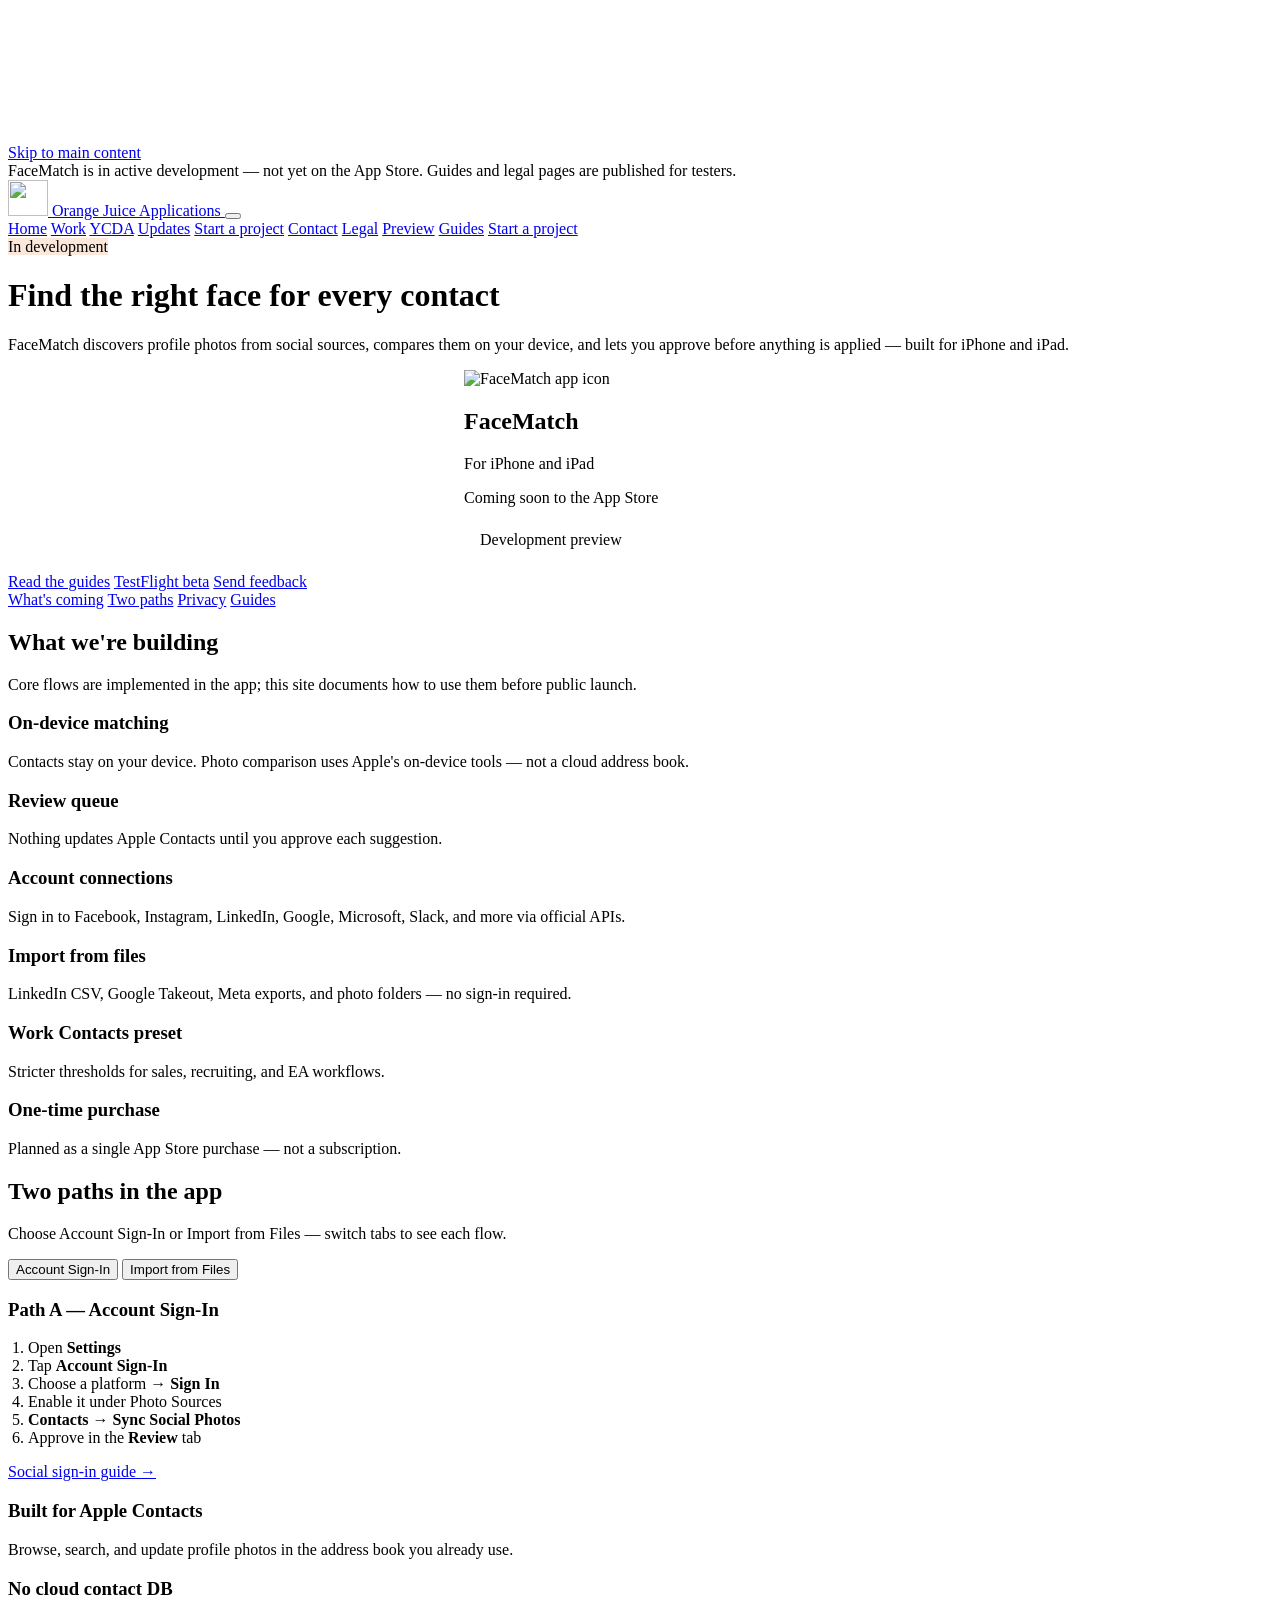
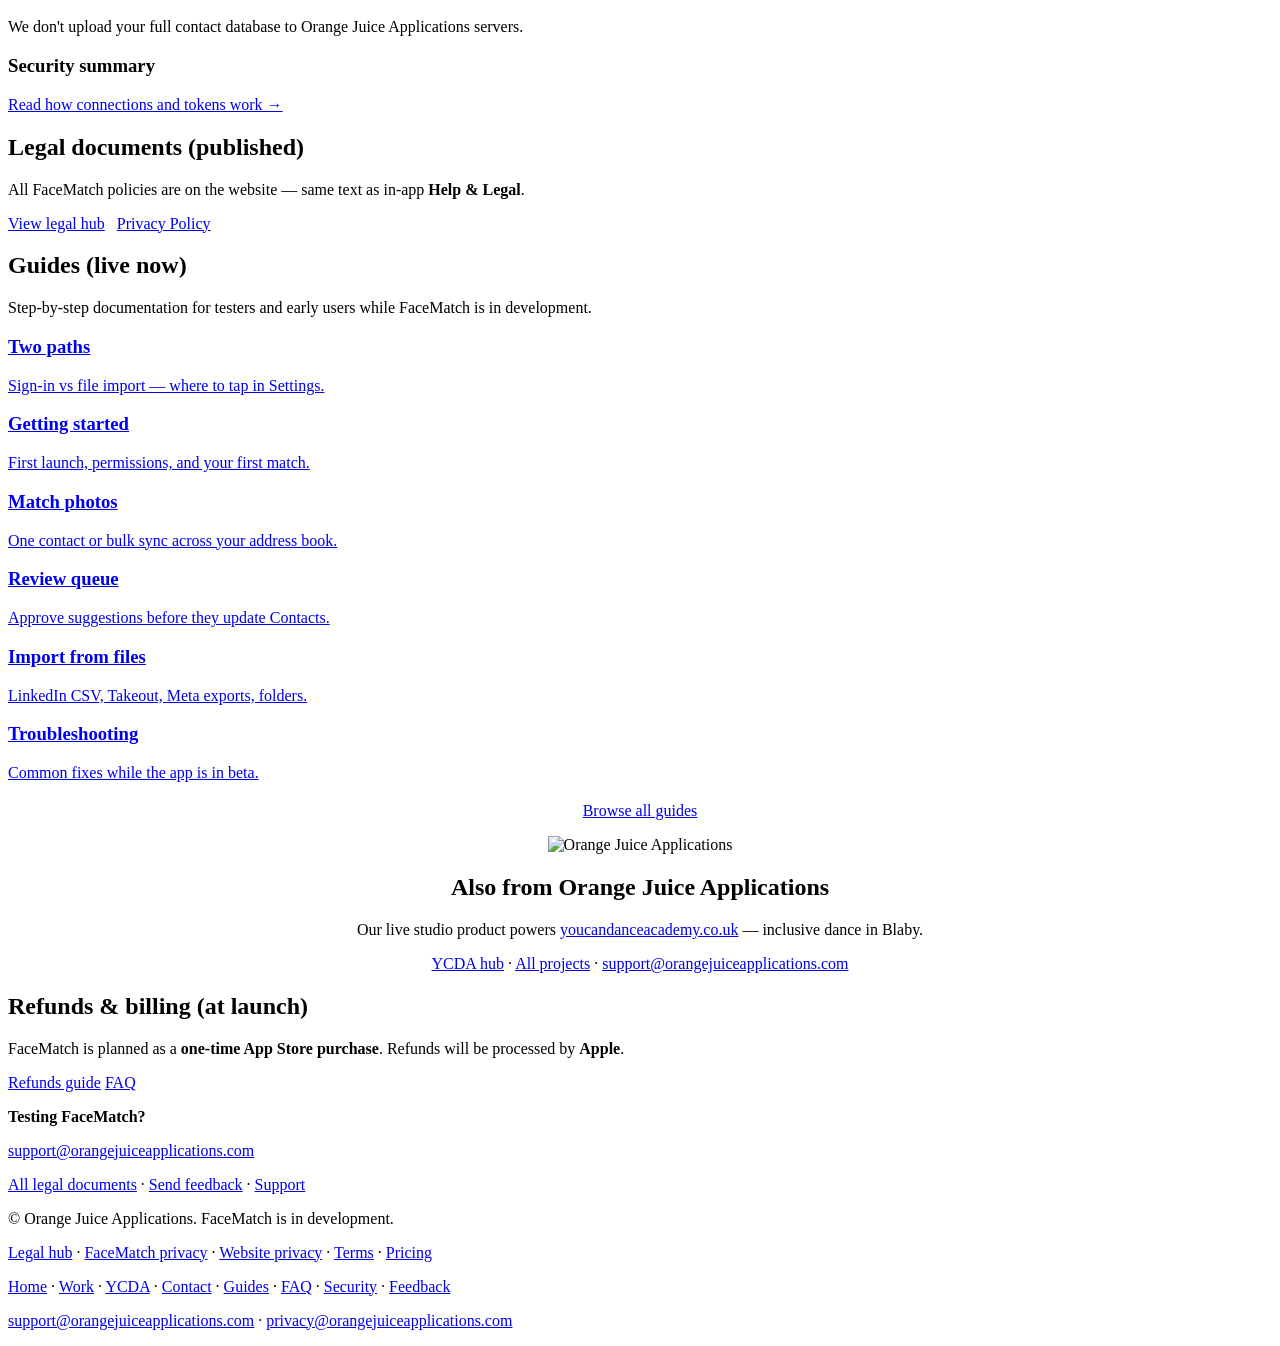
==== commit a5339c75: "Redesign marketing site with UI UX Pro Max guidance and refreshed build pipeline. Adds design-system" ====
--- a/src/facematch/index.html
+++ b/src/facematch/index.html
@@ -1,5 +1,5 @@
 <!DOCTYPE html>
-<html lang="en" class="oja-site">
+<html lang="en" class="oja-site page-facematch">
 <head>
   <meta charset="utf-8">
   <meta name="viewport" content="width=device-width, initial-scale=1">
@@ -14,20 +14,22 @@
   <meta property="og:title" content="FaceMatch — In development">
   <meta property="og:description" content="Discover profile photos from social sources, compare on-device, and approve before you apply. Coming soon to the App Store.">
   <meta property="og:url" content="https://www.orangejuiceapplications.com/facematch/">
-  <meta property="og:image" content="https://www.orangejuiceapplications.com/assets/og-image.png">
-  <meta name="twitter:card" content="summary">
+  <meta property="og:image" content="https://www.orangejuiceapplications.com/assets/og-facematch.png">
+  <meta name="twitter:card" content="summary_large_image">
   <meta name="twitter:title" content="FaceMatch — In development">
   <meta name="twitter:description" content="Privacy-first contact photos for iPhone and iPad. Guides are live; App Store listing coming soon.">
-  <meta name="twitter:image" content="https://www.orangejuiceapplications.com/assets/og-image.png">
+  <meta name="twitter:image" content="https://www.orangejuiceapplications.com/assets/og-facematch.png">
+  <script type="application/ld+json">{"@context":"https://schema.org","@type":"SoftwareApplication","name":"FaceMatch","applicationCategory":"UtilitiesApplication","operatingSystem":"iOS","description":"Privacy-first contact photo matching for iPhone and iPad.","url":"https://www.orangejuiceapplications.com/facematch/","image":"https://www.orangejuiceapplications.com/assets/app-icon.png","offers":{"@type":"Offer","price":"0","priceCurrency":"GBP"},"author":{"@type":"Organization","name":"Orange Juice Applications"}}</script>
   <script>document.documentElement.classList.add("js");</script>
   <link rel="preconnect" href="https://fonts.googleapis.com">
   <link rel="preconnect" href="https://fonts.gstatic.com" crossorigin>
   <link href="https://fonts.googleapis.com/css2?family=DM+Sans:ital,opsz,wght@0,9..40,400;0,9..40,500;0,9..40,600;0,9..40,700&family=Outfit:wght@500;600;700;800&display=swap" rel="stylesheet">
-  <link rel="stylesheet" href="/assets/style.css?v=6">
-  <link rel="stylesheet" href="/assets/oja-premium.css?v=3">
+  <link rel="stylesheet" href="/assets/style.css?v=9">
+  <link rel="stylesheet" href="/assets/oja-icons.css?v=1">
+  <link rel="stylesheet" href="/assets/oja-premium.css?v=6">
   <script src="/assets/site-config.js" defer></script>
   <script src="/assets/site.js" defer></script>
-  <script src="/assets/oja-interactive.js?v=3" defer></script>
+  <script src="/assets/oja-interactive.js?v=5" defer></script>
 </head>
 <body>
   <a class="skip-link" href="#main-content">Skip to main content</a>
@@ -39,7 +41,7 @@
     FaceMatch is in active development — not yet on the App Store. Guides and legal pages are published for testers.
   </div>
 
-  <nav class="site-nav is-enhanced">
+  <nav class="site-nav is-enhanced is-floating">
     <a class="brand" href="/">
       <img class="brand-logo" src="/assets/company-logo-header.svg" width="40" height="36" alt="">
       <span class="brand-name">Orange Juice Applications</span>
@@ -60,6 +62,7 @@
       <a href="/legal/">Legal</a>
       <a href="#preview">Preview</a>
       <a href="/contact-profile-picture-sync/guides/">Guides</a>
+      <a class="btn btn-primary btn-nav-cta" href="/start-a-project/">Start a project</a>
     </div>
   </nav>
 
@@ -98,6 +101,7 @@
 
       <div class="hero-actions">
         <a class="btn btn-primary" href="/contact-profile-picture-sync/guides/">Read the guides</a>
+        <a class="btn btn-secondary" href="/facematch/beta/">TestFlight beta</a>
         <a class="btn btn-secondary" href="/contact-profile-picture-sync/feedback/">Send feedback</a>
       </div>
     </div>
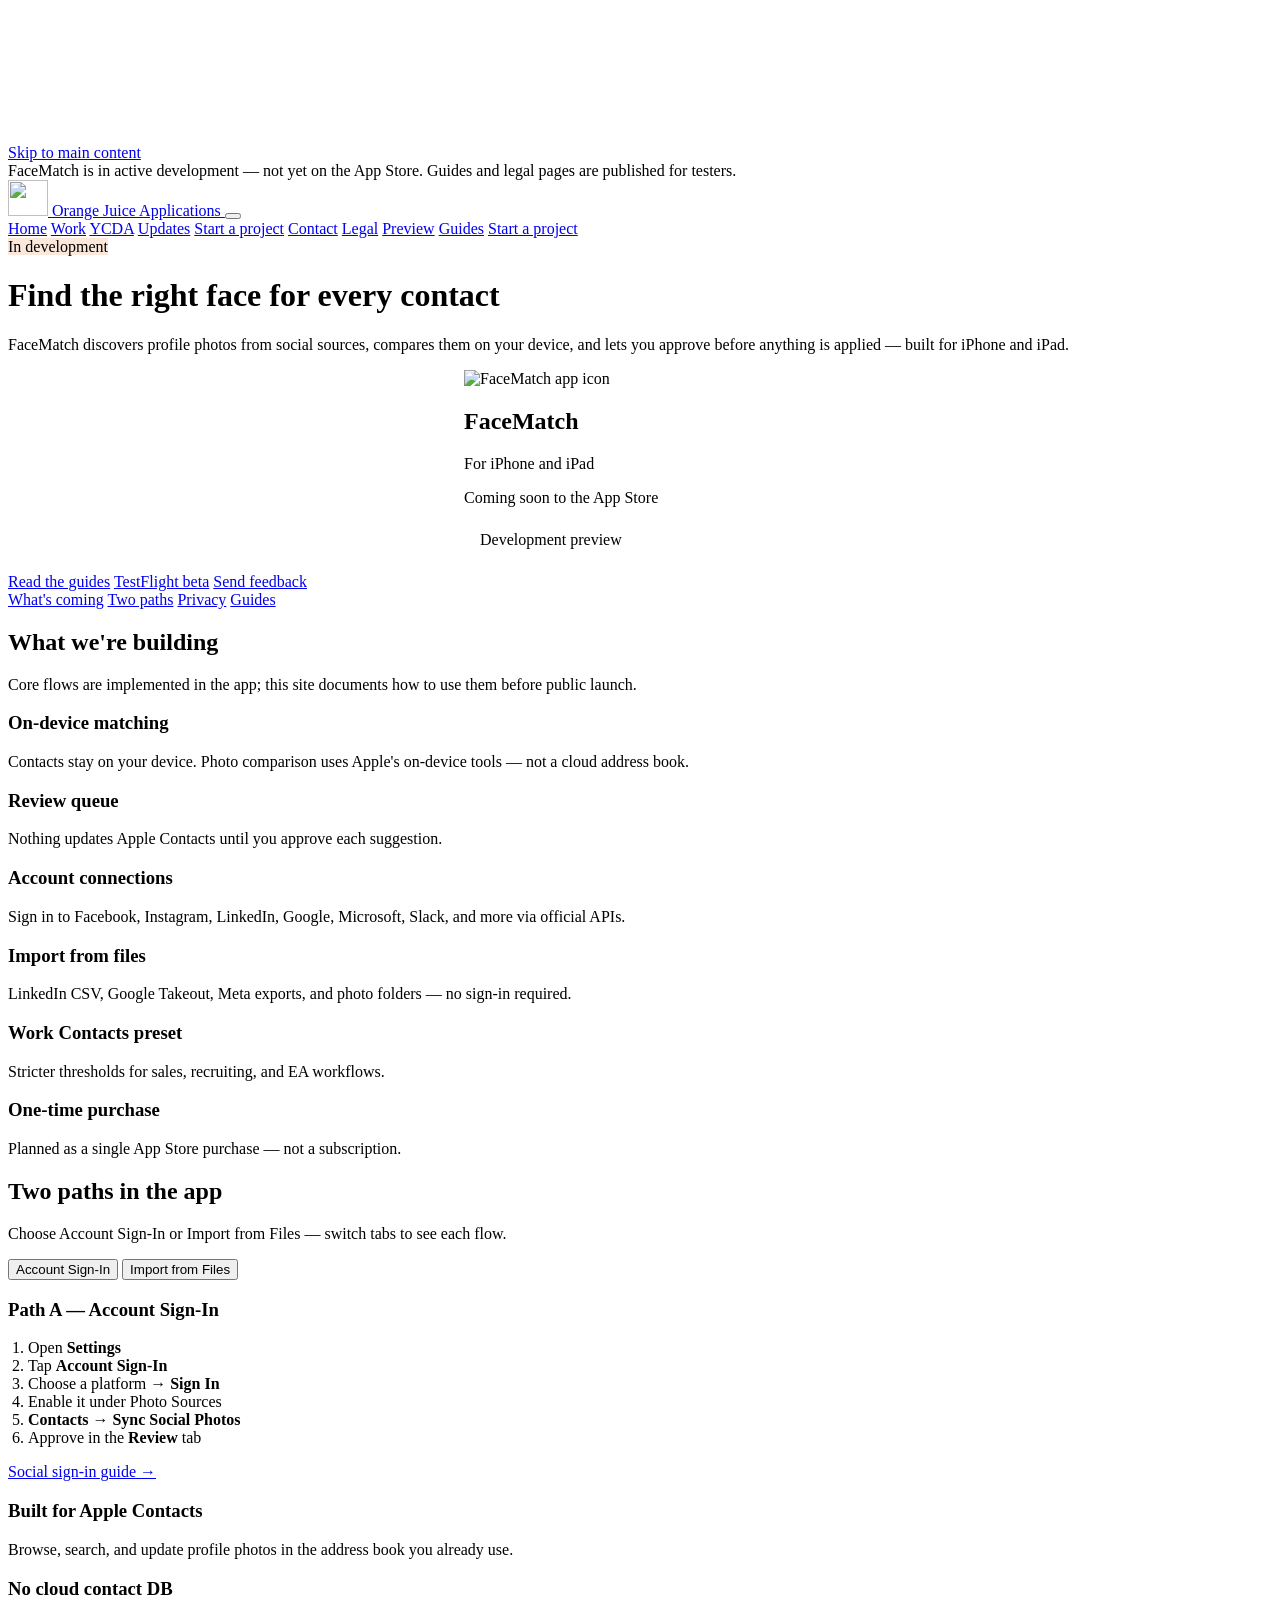
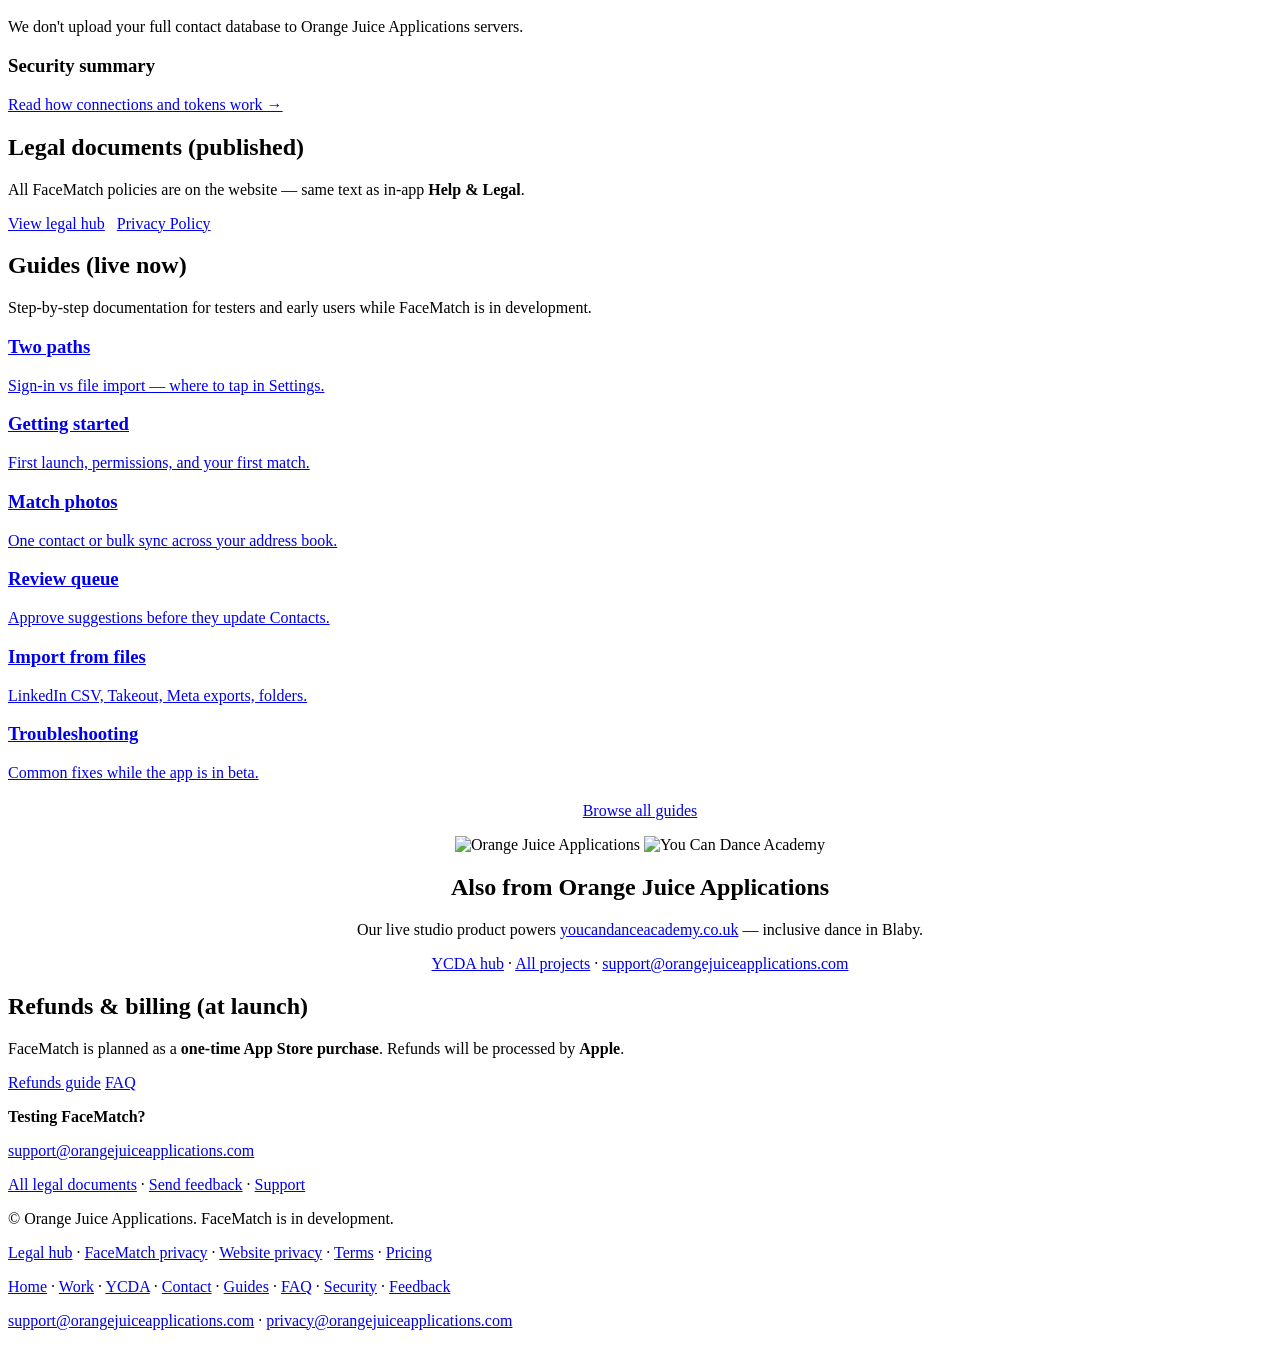
==== commit 81b2354a: "Add You Can Dance Academy logos from the live studio site. Source logos in Brand/ycda, resize at bui" ====
--- a/src/facematch/index.html
+++ b/src/facematch/index.html
@@ -255,7 +255,10 @@
 
     <section class="section-wide">
       <div class="card company-card" data-reveal style="text-align: center;">
-        <img class="company-logo" src="/assets/company-logo.svg" width="320" height="77" alt="Orange Juice Applications">
+        <div class="oja-partner-logos">
+          <img class="company-logo" src="/assets/company-logo.svg" width="320" height="77" alt="Orange Juice Applications">
+          <img class="ycda-logo ycda-logo--card" src="/assets/ycda-logo-card.png" width="160" height="80" alt="You Can Dance Academy" loading="lazy" decoding="async">
+        </div>
         <h2>Also from Orange Juice Applications</h2>
         <p>Our live studio product powers <a href="https://youcandanceacademy.co.uk" rel="noopener">youcandanceacademy.co.uk</a> — inclusive dance in Blaby.</p>
         <p class="company-links">
